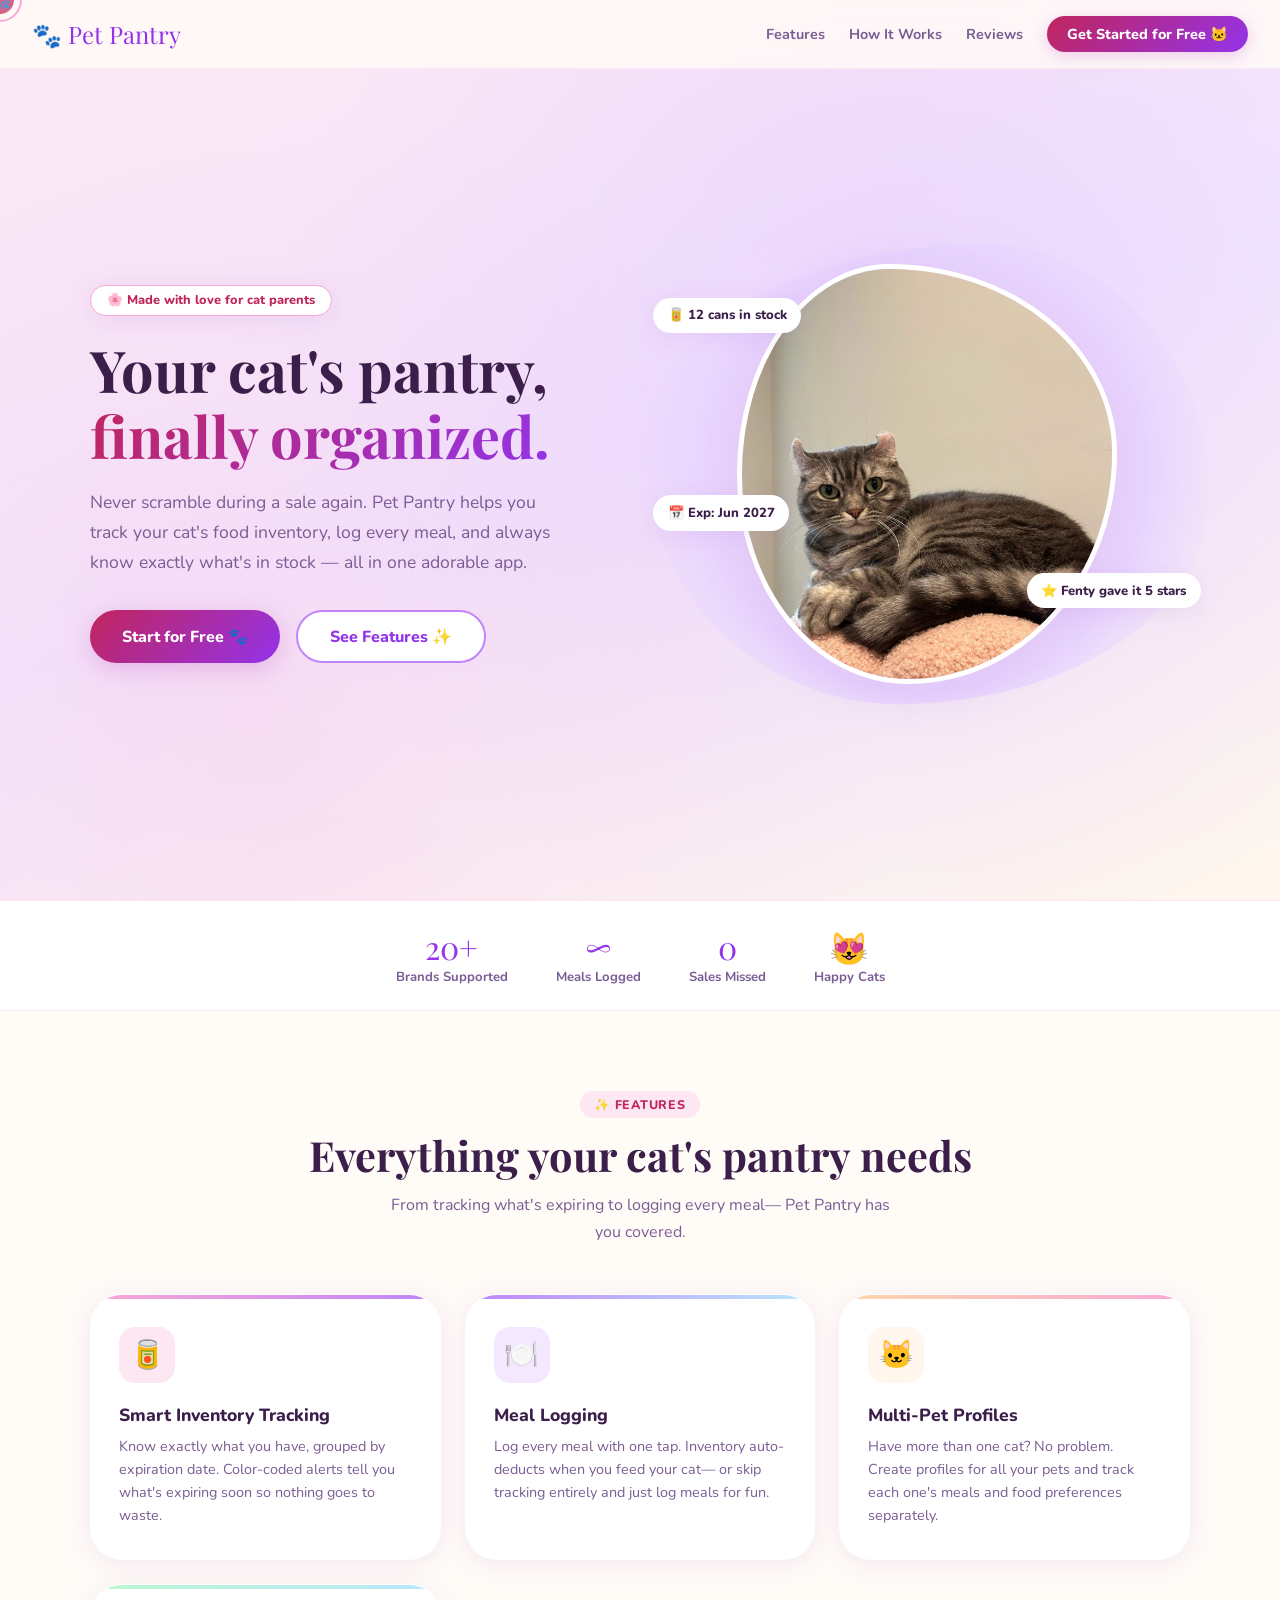
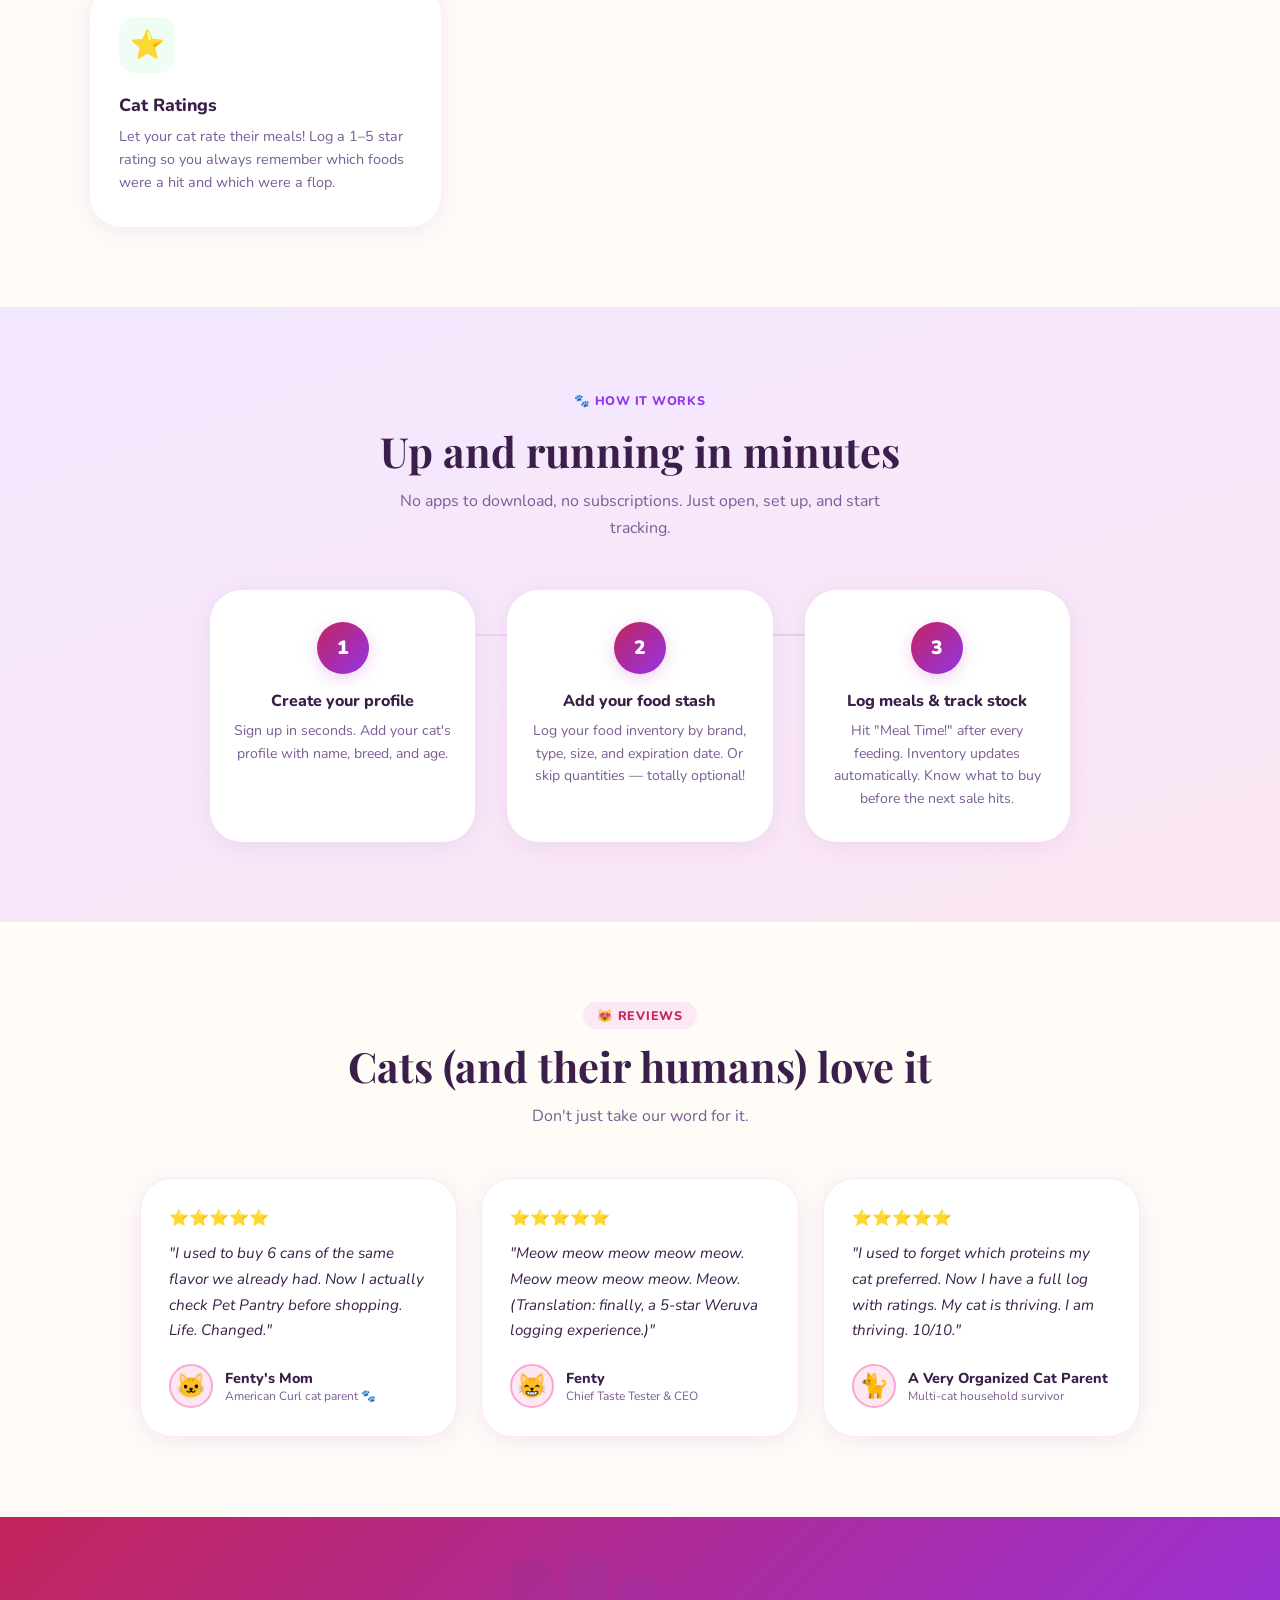
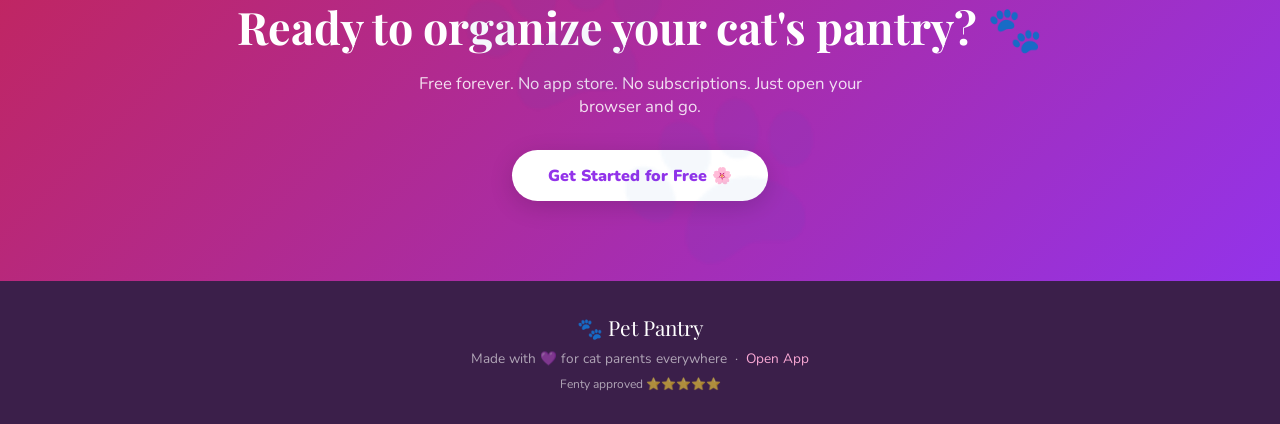
==== public/index.html @ d66fbab3 "Fix accessibility, performance, and one blocking bug from design audit - P0: "other" brand selection" ====
<!DOCTYPE html>
<html lang="en">
<head>
<meta charset="UTF-8"/>
<meta name="viewport" content="width=device-width, initial-scale=1.0"/>
<title>Pet Pantry – Never Run Out of Cat Food Again 🐾</title>
<link rel="preconnect" href="https://fonts.googleapis.com"/>
<link href="https://fonts.googleapis.com/css2?family=Nunito:wght@400;600;700;800;900&family=Playfair+Display:wght@700;900&display=swap" rel="stylesheet"/>
<style>
/* ═══════════════════════════════════════
   RESET & TOKENS
═══════════════════════════════════════ */
*, *::before, *::after { box-sizing: border-box; margin: 0; padding: 0; }

:root {
  --pink:       #f9a8d4;
  --pink-l:     #fce7f3;
  --pink-d:     #c2255c;
  --purple:     #c084fc;
  --purple-l:   #f3e8ff;
  --purple-d:   #9333ea;
  --lavender:   #e9d5ff;
  --peach:      #fed7aa;
  --peach-l:    #fff7ed;
  --mint:       #bbf7d0;
  --mint-l:     #f0fdf4;
  --sky:        #bae6fd;
  --yellow:     #fef08a;
  --cream:      #fffbf7;
  --text:       #3b1f4a;
  --text-muted: #7a5d94;
  --white:      #ffffff;
  --radius:     20px;
  --radius-lg:  32px;
  --shadow:     0 4px 24px rgba(160,100,200,.13);
  --shadow-lg:  0 8px 48px rgba(160,100,200,.18);
  --font-body:  'Nunito', sans-serif;
  --font-head:  'Playfair Display', serif;
  --transition: .25s cubic-bezier(.4,0,.2,1);
}

html { scroll-behavior: smooth; font-size: 16px; }
body {
  font-family: var(--font-body);
  background: var(--cream);
  color: var(--text);
  overflow-x: hidden;
}
/* Custom cursor only replaces the pointer once JS confirms a fine pointer
   is present and motion isn't reduced — see the cursor script below. If JS
   never runs, the native cursor stays visible instead of vanishing. */
body.custom-cursor-active,
body.custom-cursor-active .hamburger,
body.custom-cursor-active .btn-primary-lg,
body.custom-cursor-active .btn-ghost-lg,
body.custom-cursor-active .btn-white { cursor: none; }

/* ── Custom paw cursor ── */
.cursor {
  width: 28px; height: 28px;
  background: var(--pink-d);
  border-radius: 50%;
  position: fixed; top: 0; left: 0; z-index: 9999;
  pointer-events: none;
  transform: translate(-50%,-50%);
  transition: transform .12s ease, background .2s;
  opacity: .7;
  font-size: 18px; display: flex; align-items: center; justify-content: center;
}
.cursor-ring {
  width: 44px; height: 44px;
  border: 2px solid var(--pink);
  border-radius: 50%;
  position: fixed; top: 0; left: 0; z-index: 9998;
  pointer-events: none;
  transform: translate(-50%,-50%);
  transition: transform .22s ease;
}

/* ── Floating paws background ── */
.paw-bg {
  position: fixed; inset: 0; z-index: 0;
  pointer-events: none; overflow: hidden;
}
.paw-bg span {
  position: absolute;
  font-size: 1.5rem;
  opacity: .07;
  animation: floatPaw linear infinite;
  user-select: none;
}

@keyframes floatPaw {
  from { transform: translateY(110vh) rotate(0deg); opacity: .07; }
  to   { transform: translateY(-10vh) rotate(360deg); opacity: 0; }
}

/* ── Scroll fade-in ── */
.reveal {
  opacity: 0;
  transform: translateY(36px);
  transition: opacity .7s ease, transform .7s ease;
}
.reveal.visible {
  opacity: 1;
  transform: translateY(0);
}

/* ═══════════════════════════════════════
   NAV
═══════════════════════════════════════ */
nav {
  position: fixed; top: 0; left: 0; right: 0; z-index: 500;
  padding: 1rem 2rem;
  display: flex; align-items: center; justify-content: space-between;
  background: rgba(255,251,247,.85);
  backdrop-filter: blur(16px);
  border-bottom: 1px solid var(--pink-l);
  transition: box-shadow var(--transition);
}
nav.scrolled { box-shadow: var(--shadow); }
.nav-logo {
  font-family: var(--font-head);
  font-size: 1.5rem; color: var(--purple-d);
  text-decoration: none; display: flex; align-items: center; gap: .4rem;
}
.nav-links { display: flex; gap: 1.5rem; align-items: center; }
.nav-links a {
  font-weight: 700; font-size: .9rem; color: var(--text-muted);
  text-decoration: none; transition: color var(--transition);
}
.nav-links a:hover { color: var(--purple-d); }
.nav-cta {
  background: linear-gradient(135deg, var(--pink-d), var(--purple-d));
  color: #fff !important;
  padding: .5rem 1.25rem; border-radius: 99px;
  font-weight: 800 !important;
  box-shadow: 0 4px 16px rgba(200,100,200,.3);
  transition: transform var(--transition), box-shadow var(--transition) !important;
}
.nav-cta:hover { transform: translateY(-2px) !important; box-shadow: 0 6px 24px rgba(200,100,200,.4) !important; }

/* mobile nav */
.hamburger { display: none; background: none; border: none; font-size: 1.5rem; }
@media (max-width: 600px) {
  .nav-links { display: none; flex-direction: column; position: absolute;
    top: 100%; left: 0; right: 0; background: var(--cream);
    padding: 1.5rem 2rem; border-bottom: 1px solid var(--pink-l); gap: 1rem; }
  .nav-links.open { display: flex; }
  .hamburger { display: block; }
}

/* ═══════════════════════════════════════
   HERO
═══════════════════════════════════════ */
.hero {
  min-height: 100vh;
  display: flex; align-items: center;
  padding: 7rem 2rem 4rem;
  position: relative; z-index: 1;
  background: linear-gradient(160deg, var(--pink-l) 0%, var(--purple-l) 50%, var(--peach-l) 100%);
  overflow: hidden;
}
.hero::before {
  content: '';
  position: absolute; inset: 0;
  background: radial-gradient(circle at 70% 40%, rgba(192,132,252,.18) 0%, transparent 60%),
              radial-gradient(circle at 20% 80%, rgba(249,168,212,.22) 0%, transparent 50%);
  pointer-events: none;
}
.hero-inner {
  max-width: 1100px; margin: 0 auto; width: 100%;
  display: grid; grid-template-columns: 1fr 1fr; gap: 3rem; align-items: center;
}
@media (max-width: 768px) {
  .hero-inner { grid-template-columns: 1fr; text-align: center; }
  .hero-img-wrap { order: -1; }
}

.hero-badge {
  display: inline-flex; align-items: center; gap: .4rem;
  background: var(--white); border: 1.5px solid var(--pink);
  border-radius: 99px; padding: .35rem 1rem;
  font-size: .8rem; font-weight: 800; color: var(--pink-d);
  margin-bottom: 1.25rem;
  box-shadow: var(--shadow);
}
.hero h1 {
  font-family: var(--font-head);
  font-size: clamp(2.2rem, 5vw, 3.6rem);
  line-height: 1.15;
  color: var(--text);
  margin-bottom: 1.25rem;
}
.hero h1 .highlight {
  background: linear-gradient(135deg, var(--pink-d), var(--purple-d));
  -webkit-background-clip: text; -webkit-text-fill-color: transparent;
  background-clip: text;
}
.hero p {
  font-size: 1.1rem; color: var(--text-muted);
  line-height: 1.7; margin-bottom: 2rem; max-width: 460px;
}
@media (max-width: 768px) { .hero p { margin: 0 auto 2rem; } }

.hero-btns { display: flex; gap: 1rem; flex-wrap: wrap; }
@media (max-width: 768px) { .hero-btns { justify-content: center; } }

.btn-primary-lg {
  display: inline-flex; align-items: center; gap: .5rem;
  background: linear-gradient(135deg, var(--pink-d), var(--purple-d));
  color: #fff; font-weight: 800; font-size: 1rem;
  padding: .85rem 2rem; border-radius: 99px; border: none;
  box-shadow: 0 6px 24px rgba(200,100,200,.35);
  text-decoration: none;
  transition: transform var(--transition), box-shadow var(--transition);
}
.btn-primary-lg:hover { transform: translateY(-3px); box-shadow: 0 10px 32px rgba(200,100,200,.45); }

.btn-ghost-lg {
  display: inline-flex; align-items: center; gap: .5rem;
  background: var(--white); color: var(--purple-d);
  font-weight: 800; font-size: 1rem;
  padding: .85rem 2rem; border-radius: 99px;
  border: 2px solid var(--purple);
  text-decoration: none;
  transition: transform var(--transition), border-color var(--transition);
}
.btn-ghost-lg:hover { transform: translateY(-3px); border-color: var(--purple-d); }

/* hero image */
.hero-img-wrap {
  position: relative; display: flex; justify-content: center;
}
.hero-img-blob {
  position: absolute; inset: -20px;
  background: radial-gradient(circle, var(--pink-l) 0%, var(--lavender) 60%, transparent 80%);
  border-radius: 60% 40% 55% 45% / 45% 55% 45% 55%;
  animation: blobMorph 6s ease-in-out infinite alternate;
  z-index: 0;
}
@keyframes blobMorph {
  from { border-radius: 60% 40% 55% 45% / 45% 55% 45% 55%; }
  to   { border-radius: 45% 55% 40% 60% / 55% 45% 60% 40%; }
}
.hero-img {
  position: relative; z-index: 1;
  width: min(380px, 90vw); height: min(420px, 90vw);
  object-fit: cover; object-position: center top;
  border-radius: 40% 60% 55% 45% / 50% 45% 55% 50%;
  border: 5px solid var(--white);
  box-shadow: var(--shadow-lg);
  animation: floatImg 4s ease-in-out infinite alternate;
}
@keyframes floatImg {
  from { transform: translateY(0px) rotate(-1deg); }
  to   { transform: translateY(-14px) rotate(1deg); }
}

/* floating badges on hero image */
.hero-float {
  position: absolute; z-index: 2;
  background: var(--white); border-radius: var(--radius);
  padding: .55rem .9rem; box-shadow: var(--shadow);
  font-weight: 800; font-size: .82rem; color: var(--text);
  display: flex; align-items: center; gap: .4rem;
  animation: floatBadge 3s ease-in-out infinite alternate;
}
.hero-float.f1 { top: 8%; left: -2%; animation-delay: 0s; }
.hero-float.f2 { bottom: 18%; right: -2%; animation-delay: .8s; }
.hero-float.f3 { top: 55%; left: -2%; animation-delay: 1.4s; }
@keyframes floatBadge {
  from { transform: translateY(0); }
  to   { transform: translateY(-8px); }
}
@media (max-width: 768px) {
  .hero-float.f1 { left: 0; top: 0; }
  .hero-float.f2 { right: 0; bottom: 10%; }
  .hero-float.f3 { display: none; }
}

/* ── Stat strip ── */
.stat-strip {
  background: var(--white);
  border-top: 1px solid var(--pink-l);
  border-bottom: 1px solid var(--pink-l);
  padding: 1.5rem 2rem;
  display: flex; justify-content: center; gap: 3rem; flex-wrap: wrap;
  position: relative; z-index: 1;
}
.stat-item { text-align: center; }
.stat-item .sv { font-family: var(--font-head); font-size: 2rem; color: var(--purple-d); }
.stat-item .sl { font-size: .82rem; font-weight: 700; color: var(--text-muted); }

/* ═══════════════════════════════════════
   FEATURES
═══════════════════════════════════════ */
.section {
  padding: 5rem 2rem;
  position: relative; z-index: 1;
}
.section-tag {
  display: inline-block;
  background: var(--pink-l); color: var(--pink-d);
  border-radius: 99px; padding: .3rem .9rem;
  font-size: .78rem; font-weight: 800;
  letter-spacing: .06em; text-transform: uppercase;
  margin-bottom: .75rem;
}
.section-title {
  font-family: var(--font-head);
  font-size: clamp(1.8rem, 4vw, 2.6rem);
  margin-bottom: .75rem; line-height: 1.2;
}
.section-sub {
  font-size: 1rem; color: var(--text-muted);
  max-width: 520px; line-height: 1.7;
}
.center { text-align: center; }
.center .section-sub { margin: 0 auto; }

.features-grid {
  max-width: 1100px; margin: 3rem auto 0;
  display: grid; grid-template-columns: repeat(auto-fit, minmax(260px, 1fr));
  gap: 1.5rem;
}
.feat-card {
  background: var(--white);
  border-radius: var(--radius-lg);
  padding: 2rem 1.75rem;
  box-shadow: var(--shadow);
  border: 1.5px solid transparent;
  transition: transform var(--transition), border-color var(--transition), box-shadow var(--transition);
  position: relative; overflow: hidden;
}
.feat-card::before {
  content: '';
  position: absolute; top: 0; left: 0; right: 0; height: 4px;
  border-radius: var(--radius-lg) var(--radius-lg) 0 0;
}
.feat-card.c1::before { background: linear-gradient(90deg, var(--pink), var(--purple)); }
.feat-card.c2::before { background: linear-gradient(90deg, var(--purple), var(--sky)); }
.feat-card.c3::before { background: linear-gradient(90deg, var(--peach), var(--pink)); }
.feat-card.c4::before { background: linear-gradient(90deg, var(--mint), var(--sky)); }
.feat-card:hover {
  transform: translateY(-6px);
  border-color: var(--pink);
  box-shadow: var(--shadow-lg);
}
.feat-icon {
  width: 56px; height: 56px; border-radius: 16px;
  display: flex; align-items: center; justify-content: center;
  font-size: 1.75rem; margin-bottom: 1.25rem;
}
.feat-card.c1 .feat-icon { background: var(--pink-l); }
.feat-card.c2 .feat-icon { background: var(--purple-l); }
.feat-card.c3 .feat-icon { background: var(--peach-l); }
.feat-card.c4 .feat-icon { background: var(--mint-l); }
.feat-card h3 { font-size: 1.1rem; font-weight: 800; margin-bottom: .5rem; }
.feat-card p  { font-size: .9rem; color: var(--text-muted); line-height: 1.6; }

/* ═══════════════════════════════════════
   HOW IT WORKS
═══════════════════════════════════════ */
.how-section {
  padding: 5rem 2rem;
  background: linear-gradient(160deg, var(--purple-l), var(--pink-l));
  position: relative; z-index: 1;
}
.steps {
  max-width: 860px; margin: 3rem auto 0;
  display: grid; grid-template-columns: repeat(auto-fit, minmax(220px, 1fr));
  gap: 2rem; position: relative;
}
.steps::before {
  content: '';
  position: absolute; top: 44px; left: 15%; right: 15%; height: 2px;
  background: linear-gradient(90deg, var(--pink), var(--purple));
  opacity: .3;
}
@media (max-width: 600px) { .steps::before { display: none; } }

.step {
  text-align: center;
  background: var(--white);
  border-radius: var(--radius-lg);
  padding: 2rem 1.5rem;
  box-shadow: var(--shadow);
  transition: transform var(--transition);
}
.step:hover { transform: translateY(-4px); }
.step-num {
  width: 52px; height: 52px; border-radius: 50%;
  background: linear-gradient(135deg, var(--pink-d), var(--purple-d));
  color: #fff; font-weight: 900; font-size: 1.2rem;
  display: flex; align-items: center; justify-content: center;
  margin: 0 auto 1rem;
  box-shadow: 0 4px 16px rgba(200,100,200,.3);
}
.step h3 { font-size: 1rem; font-weight: 800; margin-bottom: .5rem; }
.step p  { font-size: .88rem; color: var(--text-muted); line-height: 1.6; }

/* ═══════════════════════════════════════
   TESTIMONIALS (from cats 😂)
═══════════════════════════════════════ */
.testi-section {
  padding: 5rem 2rem;
  position: relative; z-index: 1;
}
.testi-grid {
  max-width: 1000px; margin: 3rem auto 0;
  display: grid; grid-template-columns: repeat(auto-fit, minmax(280px, 1fr));
  gap: 1.5rem;
}
.testi-card {
  background: var(--white);
  border-radius: var(--radius-lg);
  padding: 1.75rem;
  box-shadow: var(--shadow);
  border: 1.5px solid var(--pink-l);
  transition: transform var(--transition);
}
.testi-card:hover { transform: translateY(-4px); }
.testi-stars { font-size: 1rem; margin-bottom: .75rem; color: #b45309; }
.testi-quote {
  font-size: .95rem; color: var(--text); line-height: 1.7;
  margin-bottom: 1.25rem; font-style: italic;
}
.testi-author {
  display: flex; align-items: center; gap: .75rem;
}
.testi-avatar {
  width: 44px; height: 44px; border-radius: 50%;
  background: var(--pink-l); font-size: 1.5rem;
  display: flex; align-items: center; justify-content: center;
  border: 2px solid var(--pink);
}
.testi-author h3 { font-size: .9rem; font-weight: 800; }
.testi-author p  { font-size: .75rem; color: var(--text-muted); }

/* ═══════════════════════════════════════
   CTA SECTION
═══════════════════════════════════════ */
.cta-section {
  padding: 5rem 2rem;
  background: linear-gradient(135deg, var(--pink-d), var(--purple-d));
  text-align: center; position: relative; z-index: 1; overflow: hidden;
}
.cta-section::before {
  content: '🐾';
  position: absolute; font-size: 20rem; opacity: .04;
  top: 50%; left: 50%; transform: translate(-50%,-50%);
  pointer-events: none; user-select: none;
}
.cta-section h2 {
  font-family: var(--font-head);
  font-size: clamp(1.8rem, 4vw, 2.8rem);
  color: #fff; margin-bottom: 1rem;
}
.cta-section p {
  color: rgba(255,255,255,.85); font-size: 1.05rem;
  margin-bottom: 2rem; max-width: 480px; margin-left: auto; margin-right: auto;
}
.btn-white {
  display: inline-flex; align-items: center; gap: .5rem;
  background: #fff; color: var(--purple-d);
  font-weight: 900; font-size: 1rem;
  padding: .9rem 2.25rem; border-radius: 99px;
  text-decoration: none; box-shadow: 0 6px 24px rgba(0,0,0,.15);
  transition: transform var(--transition), box-shadow var(--transition);
}
.btn-white:hover { transform: translateY(-3px); box-shadow: 0 10px 32px rgba(0,0,0,.2); }

/* ═══════════════════════════════════════
   FOOTER
═══════════════════════════════════════ */
footer {
  background: var(--text); color: rgba(255,255,255,.6);
  padding: 2rem; text-align: center;
  font-size: .85rem; position: relative; z-index: 1;
}
footer a { color: var(--pink); text-decoration: none; }
footer .footer-logo {
  font-family: var(--font-head); font-size: 1.3rem;
  color: #fff; margin-bottom: .5rem; display: block;
}

/* ═══════════════════════════════════════
   RESPONSIVE TWEAKS
═══════════════════════════════════════ */
@media (max-width: 768px) {
  .stat-strip { gap: 1.5rem; }
  .hero { padding: 6rem 1.25rem 3rem; }
  .section { padding: 3.5rem 1.25rem; }
  .how-section { padding: 3.5rem 1.25rem; }
  .testi-section { padding: 3.5rem 1.25rem; }
  .cta-section { padding: 3.5rem 1.25rem; }
}

/* ═══════════════════════════════════════
   REDUCED MOTION
═══════════════════════════════════════ */
@media (prefers-reduced-motion: reduce) {
  .cursor, .cursor-ring { display: none !important; }
  .paw-bg { display: none !important; }
  .hero-img-blob, .hero-img, .hero-float, .step, .feat-card, .testi-card,
  .nav-cta, .btn-primary-lg, .btn-ghost-lg, .btn-white {
    animation: none !important; transition: none !important;
  }
  .reveal { opacity: 1 !important; transform: none !important; transition: none !important; }
}
</style>
</head>
<body>

<!-- Custom cursor -->
<div class="cursor" id="cursor">🐾</div>
<div class="cursor-ring" id="cursorRing"></div>

<!-- Floating paws bg -->
<div class="paw-bg" id="pawBg"></div>

<!-- ══ NAV ══════════════════════════════════ -->
<nav id="mainNav">
  <a class="nav-logo" href="#">🐾 Pet Pantry</a>
  <button class="hamburger" onclick="toggleMenu()" aria-label="Menu" aria-expanded="false" aria-controls="navLinks">☰</button>
  <div class="nav-links" id="navLinks">
    <a href="#features">Features</a>
    <a href="#how">How It Works</a>
    <a href="#testimonials">Reviews</a>
<a href="app.html" class="nav-cta">Get Started for Free 🐱</a>  </div>
</nav>

<main>
<!-- ══ HERO ══════════════════════════════════ -->
<section class="hero">
  <div class="hero-inner">
    <div class="hero-text reveal">
      <div class="hero-badge">🌸 Made with love for cat parents</div>
      <h1>Your cat's pantry,<br/><span class="highlight">finally organized.</span></h1>
      <p>Never scramble during a sale again. Pet Pantry helps you track your cat's food inventory, log every meal, and always know exactly what's in stock — all in one adorable app.</p>
      <div class="hero-btns">
<a href="app.html" class="btn-primary-lg">Start for Free 🐾</a>        <a href="#features" class="btn-ghost-lg">See Features ✨</a>
      </div>
    </div>
    <div class="hero-img-wrap reveal">
      <div class="hero-img-blob"></div>
      <img src="fenty.jpg" alt="Fenty the cat, Pet Pantry mascot" class="hero-img" width="675" height="900" loading="eager"/>
      <div class="hero-float f1">🥫 12 cans in stock</div>
      <div class="hero-float f2">⭐ Fenty gave it 5 stars</div>
      <div class="hero-float f3">📅 Exp: Jun 2027</div>
    </div>
  </div>
</section>

<!-- ══ STAT STRIP ══════════════════════════ -->
<div class="stat-strip reveal">
  <div class="stat-item"><div class="sv">20+</div><div class="sl">Brands Supported</div></div>
  <div class="stat-item"><div class="sv">∞</div><div class="sl">Meals Logged</div></div>
  <div class="stat-item"><div class="sv">0</div><div class="sl">Sales Missed</div></div>
  <div class="stat-item"><div class="sv">😻</div><div class="sl">Happy Cats</div></div>
</div>

<!-- ══ FEATURES ═══════════════════════════ -->
<section class="section" id="features">
  <div class="center reveal">
    <div class="section-tag">✨ Features</div>
    <h2 class="section-title">Everything your cat's pantry needs</h2>
    <p class="section-sub">From tracking what's expiring to logging every meal— Pet Pantry has you covered.</p>
  </div>
  <div class="features-grid">
    <div class="feat-card c1 reveal">
      <div class="feat-icon">🥫</div>
      <h3>Smart Inventory Tracking</h3>
      <p>Know exactly what you have, grouped by expiration date. Color-coded alerts tell you what's expiring soon so nothing goes to waste.</p>
    </div>
    <div class="feat-card c2 reveal">
      <div class="feat-icon">🍽️</div>
      <h3>Meal Logging</h3>
      <p>Log every meal with one tap. Inventory auto-deducts when you feed your cat— or skip tracking entirely and just log meals for fun.</p>
    </div>
    <div class="feat-card c3 reveal">
      <div class="feat-icon">🐱</div>
      <h3>Multi-Pet Profiles</h3>
      <p>Have more than one cat? No problem. Create profiles for all your pets and track each one's meals and food preferences separately.</p>
    </div>
    <div class="feat-card c4 reveal">
      <div class="feat-icon">⭐</div>
      <h3>Cat Ratings</h3>
      <p>Let your cat rate their meals! Log a 1–5 star rating so you always remember which foods were a hit and which were a flop.</p>
    </div>
  </div>
</section>

<!-- ══ HOW IT WORKS ═══════════════════════ -->
<section class="how-section" id="how">
  <div class="center reveal">
    <div class="section-tag" style="background:var(--purple-l);color:var(--purple-d)">🐾 How It Works</div>
    <h2 class="section-title">Up and running in minutes</h2>
    <p class="section-sub">No apps to download, no subscriptions. Just open, set up, and start tracking.</p>
  </div>
  <div class="steps">
    <div class="step reveal">
      <div class="step-num">1</div>
      <h3>Create your profile</h3>
      <p>Sign up in seconds. Add your cat's profile with name, breed, and age.</p>
    </div>
    <div class="step reveal">
      <div class="step-num">2</div>
      <h3>Add your food stash</h3>
      <p>Log your food inventory by brand, type, size, and expiration date. Or skip quantities — totally optional!</p>
    </div>
    <div class="step reveal">
      <div class="step-num">3</div>
      <h3>Log meals & track stock</h3>
      <p>Hit "Meal Time!" after every feeding. Inventory updates automatically. Know what to buy before the next sale hits.</p>
    </div>
  </div>
</section>

<!-- ══ TESTIMONIALS ═══════════════════════ -->
<section class="testi-section" id="testimonials">
  <div class="center reveal">
    <div class="section-tag">😻 Reviews</div>
    <h2 class="section-title">Cats (and their humans) love it</h2>
    <p class="section-sub">Don't just take our word for it.</p>
  </div>
  <div class="testi-grid">
    <div class="testi-card reveal">
      <div class="testi-stars">⭐⭐⭐⭐⭐</div>
      <p class="testi-quote">"I used to buy 6 cans of the same flavor we already had. Now I actually check Pet Pantry before shopping. Life. Changed."</p>
      <div class="testi-author">
        <div class="testi-avatar">🐱</div>
        <div><h3>Fenty's Mom</h3><p>American Curl cat parent 🐾</p></div>
      </div>
    </div>
    <div class="testi-card reveal">
      <div class="testi-stars">⭐⭐⭐⭐⭐</div>
      <p class="testi-quote">"Meow meow meow meow meow. Meow meow meow meow. Meow. (Translation: finally, a 5-star Weruva logging experience.)"</p>
      <div class="testi-author">
        <div class="testi-avatar">😸</div>
        <div><h3>Fenty</h3><p>Chief Taste Tester & CEO</p></div>
      </div>
    </div>
    <div class="testi-card reveal">
      <div class="testi-stars">⭐⭐⭐⭐⭐</div>
      <p class="testi-quote">"I used to forget which proteins my cat preferred. Now I have a full log with ratings. My cat is thriving. I am thriving. 10/10."</p>
      <div class="testi-author">
        <div class="testi-avatar">🐈</div>
        <div><h3>A Very Organized Cat Parent</h3><p>Multi-cat household survivor</p></div>
      </div>
    </div>
  </div>
</section>

<!-- ══ CTA ════════════════════════════════ -->
<section class="cta-section reveal">
  <h2>Ready to organize your cat's pantry? 🐾</h2>
  <p>Free forever. No app store. No subscriptions. Just open your browser and go.</p>
<a href="app.html" class="btn-white">Get Started for Free 🌸</a></section>
</main>

<!-- ══ FOOTER ═════════════════════════════ -->
<footer>
  <span class="footer-logo">🐾 Pet Pantry</span>
  <p>Made with 💜 for cat parents everywhere &nbsp;·&nbsp; <a href="app.html">Open App</a></p>
  <p style="margin-top:.5rem;font-size:.75rem">Fenty approved ⭐⭐⭐⭐⭐</p>
</footer>

<script>
// ── Custom cursor (skip on touch devices and for reduced-motion users;
//    the native cursor stays visible unless this actually runs) ──
if (window.matchMedia('(pointer: fine)').matches &&
    !window.matchMedia('(prefers-reduced-motion: reduce)').matches) {
  document.body.classList.add('custom-cursor-active');
  const cursor     = document.getElementById('cursor');
  const cursorRing = document.getElementById('cursorRing');
  document.addEventListener('mousemove', e => {
    cursor.style.left     = e.clientX + 'px';
    cursor.style.top      = e.clientY + 'px';
    cursorRing.style.left = e.clientX + 'px';
    cursorRing.style.top  = e.clientY + 'px';
  });
} else {
  document.getElementById('cursor').style.display = 'none';
  document.getElementById('cursorRing').style.display = 'none';
}

// ── Floating paws (skip for reduced-motion users) ───
if (!window.matchMedia('(prefers-reduced-motion: reduce)').matches) {
  const pawBg = document.getElementById('pawBg');
  const paws  = ['🐾','🐾','🌸','✨','🐾','💜','🐾'];
  for (let i = 0; i < 18; i++) {
    const s = document.createElement('span');
    s.textContent = paws[i % paws.length];
    s.style.cssText = `
      left: ${Math.random()*100}%;
      animation-duration: ${8 + Math.random()*12}s;
      animation-delay: ${-Math.random()*15}s;
      font-size: ${1 + Math.random()*1.5}rem;
    `;
    pawBg.appendChild(s);
  }
}

// ── Scroll reveal ──────────────────────────────────
const observer = new IntersectionObserver(entries => {
  entries.forEach(e => { if (e.isIntersecting) e.target.classList.add('visible'); });
}, { threshold: 0.12 });
document.querySelectorAll('.reveal').forEach(el => observer.observe(el));
// Fallback: never leave content stuck invisible if the observer doesn't fire.
setTimeout(() => {
  document.querySelectorAll('.reveal:not(.visible)').forEach(el => el.classList.add('visible'));
}, 3000);

// ── Nav scroll shadow ──────────────────────────────
window.addEventListener('scroll', () => {
  document.getElementById('mainNav').classList.toggle('scrolled', window.scrollY > 20);
});

// ── Mobile menu ────────────────────────────────────
function toggleMenu() {
  const open = document.getElementById('navLinks').classList.toggle('open');
  document.querySelector('.hamburger').setAttribute('aria-expanded', String(open));
}
</script>
</body>
</html>
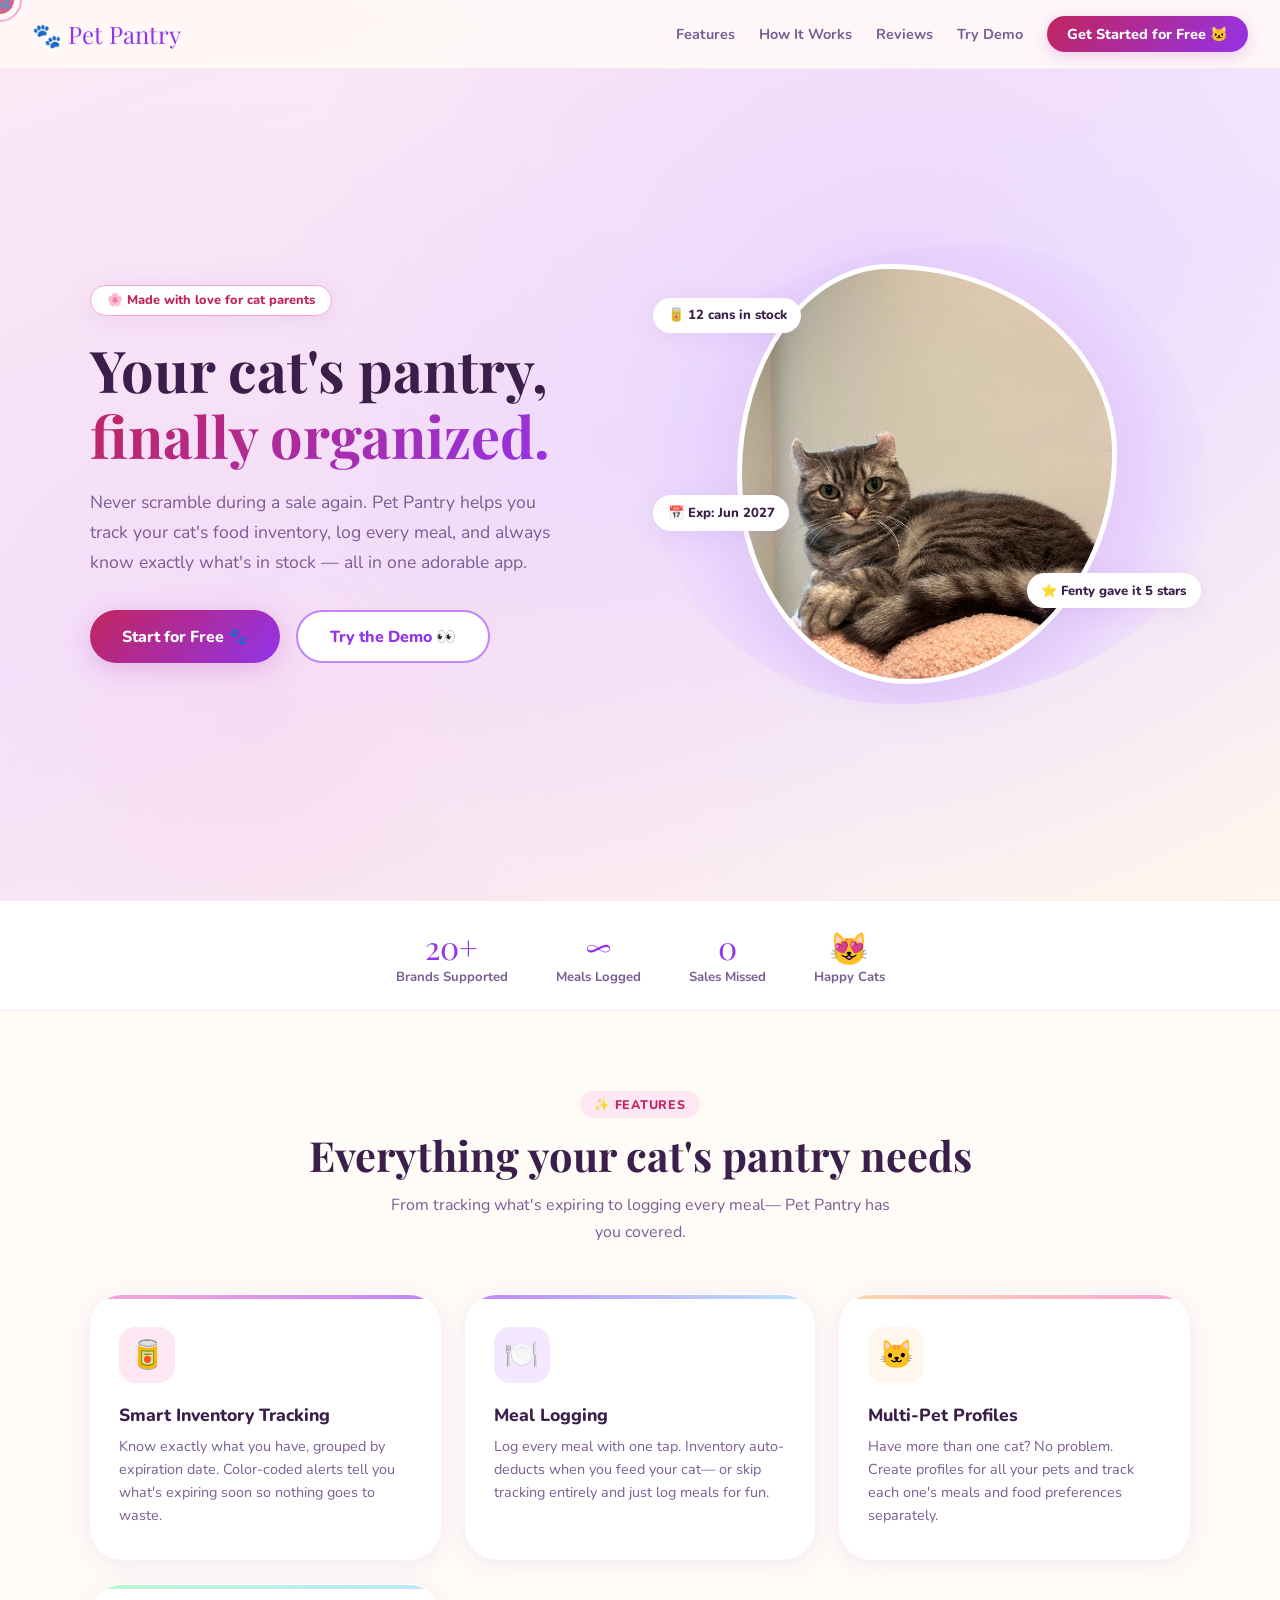
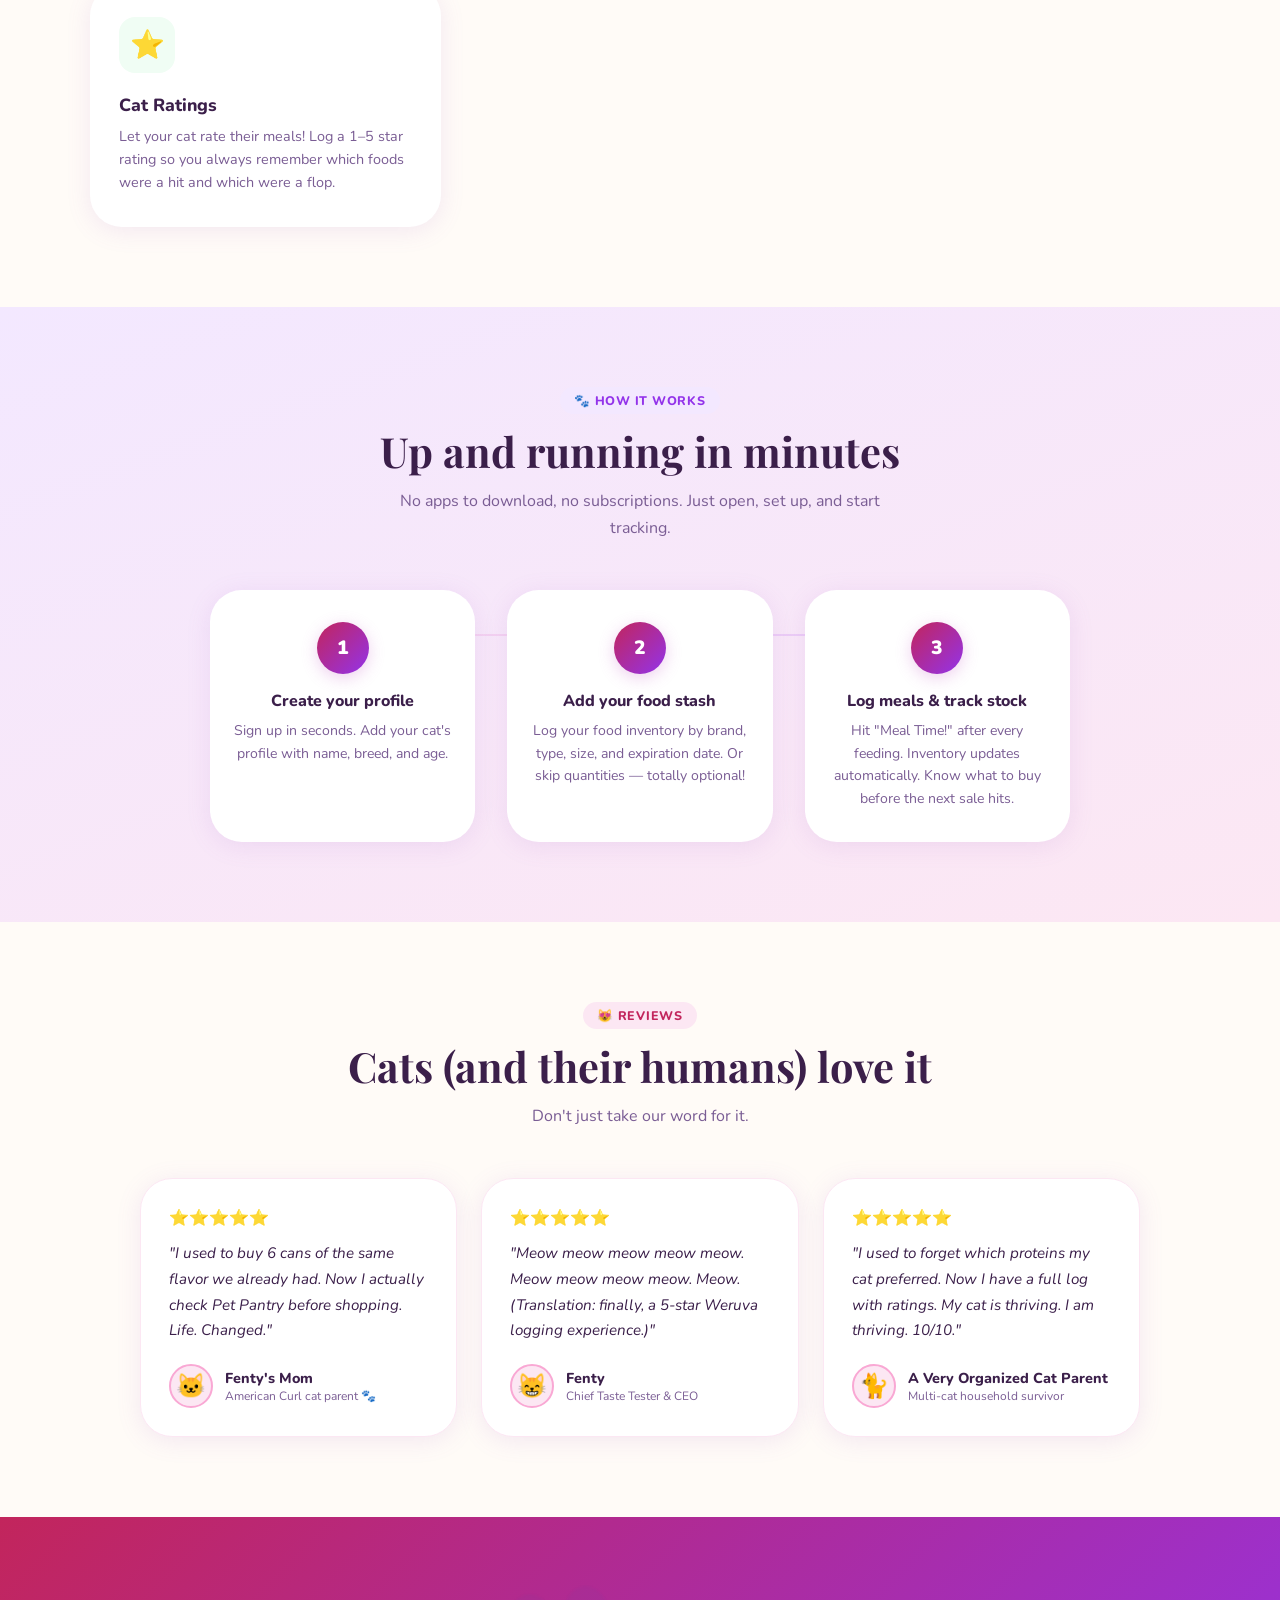
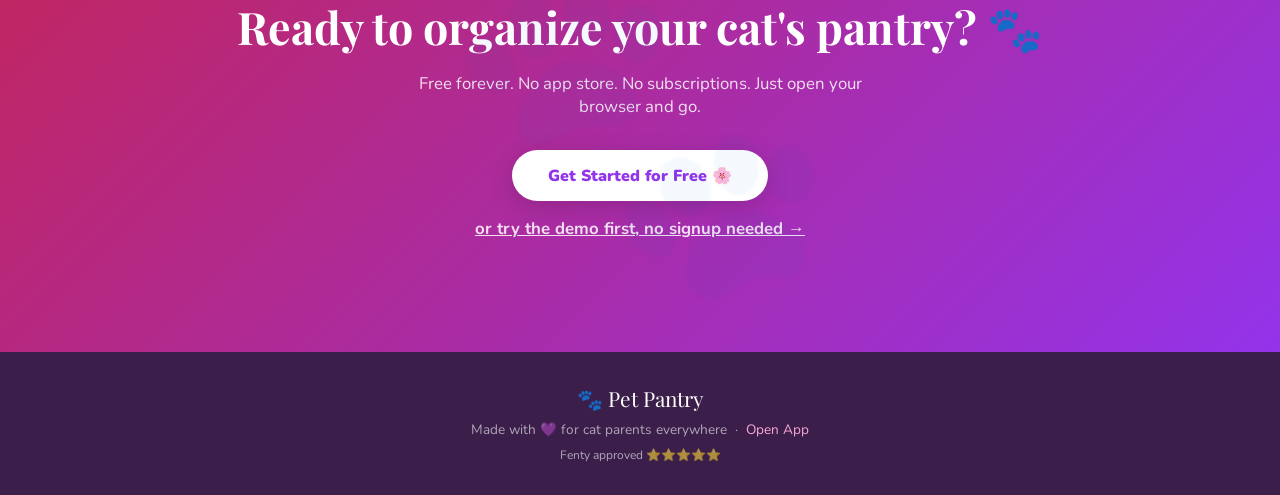
==== commit b496ca86: "Add demo mode with a shareable /demo entry point Lets visitors click into a fully working copy of th" ====
--- a/public/index.html
+++ b/public/index.html
@@ -528,6 +528,7 @@
     <a href="#features">Features</a>
     <a href="#how">How It Works</a>
     <a href="#testimonials">Reviews</a>
+    <a href="demo/" id="navDemoLink">Try Demo</a>
 <a href="app.html" class="nav-cta">Get Started for Free 🐱</a>  </div>
 </nav>
 
@@ -540,7 +541,7 @@
       <h1>Your cat's pantry,<br/><span class="highlight">finally organized.</span></h1>
       <p>Never scramble during a sale again. Pet Pantry helps you track your cat's food inventory, log every meal, and always know exactly what's in stock — all in one adorable app.</p>
       <div class="hero-btns">
-<a href="app.html" class="btn-primary-lg">Start for Free 🐾</a>        <a href="#features" class="btn-ghost-lg">See Features ✨</a>
+<a href="app.html" class="btn-primary-lg">Start for Free 🐾</a>        <a href="demo/" class="btn-ghost-lg" id="heroDemoLink">Try the Demo 👀</a>
       </div>
     </div>
     <div class="hero-img-wrap reveal">
@@ -657,7 +658,9 @@
 <section class="cta-section reveal">
   <h2>Ready to organize your cat's pantry? 🐾</h2>
   <p>Free forever. No app store. No subscriptions. Just open your browser and go.</p>
-<a href="app.html" class="btn-white">Get Started for Free 🌸</a></section>
+<a href="app.html" class="btn-white">Get Started for Free 🌸</a>
+  <p style="margin-top:1rem"><a href="demo/" style="color:rgba(255,255,255,.85);font-weight:700;text-decoration:underline">or try the demo first, no signup needed →</a></p>
+</section>
 </main>
 
 <!-- ══ FOOTER ═════════════════════════════ -->
@@ -723,6 +726,13 @@
   const open = document.getElementById('navLinks').classList.toggle('open');
   document.querySelector('.hamburger').setAttribute('aria-expanded', String(open));
 }
+
+// ── Demo mode ────────────────────────────────────
+// Entering demo happens at /demo (public/demo/index.html), which sets
+// this same key app.js checks everywhere. Just reflect the state here.
+if (localStorage.getItem('pp_demo_mode') === '1') {
+  document.querySelectorAll('#navDemoLink, #heroDemoLink').forEach(el => { el.textContent = 'Continue Demo →'; });
+}
 </script>
 </body>
 </html>
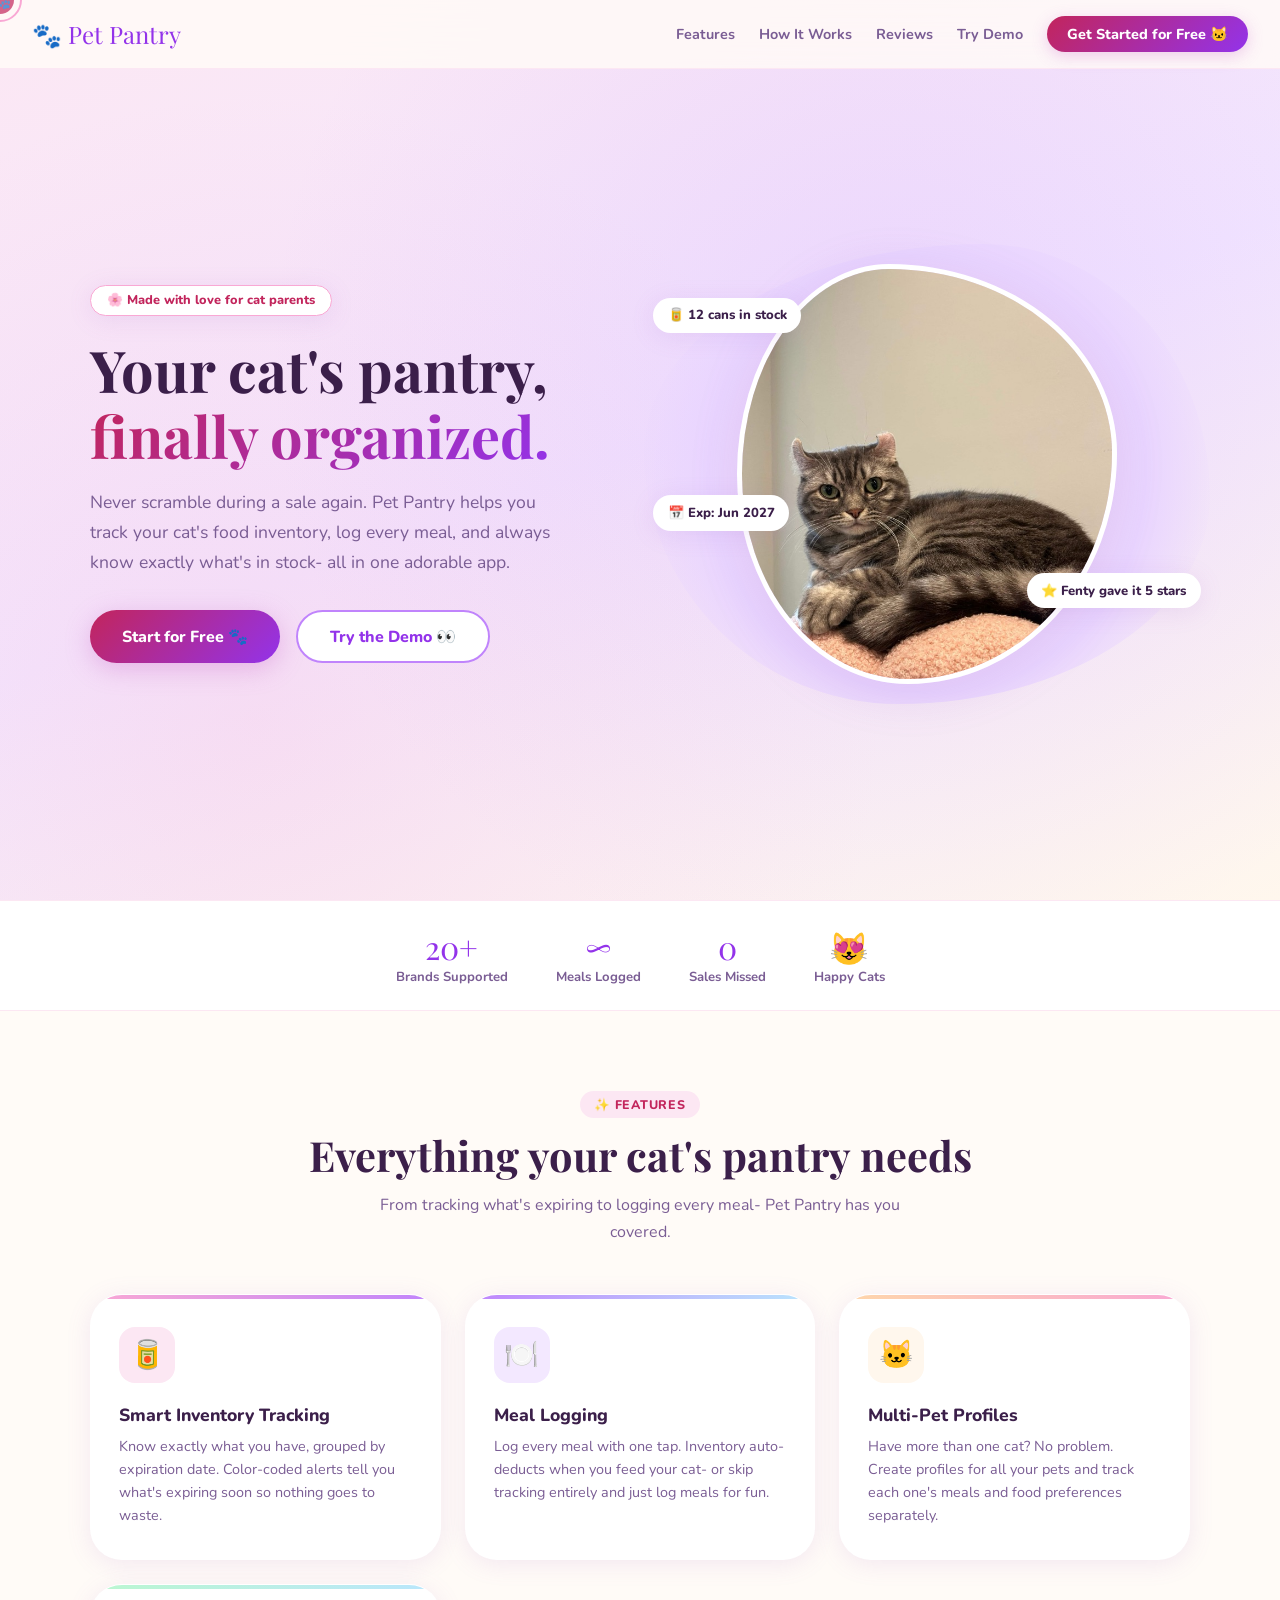
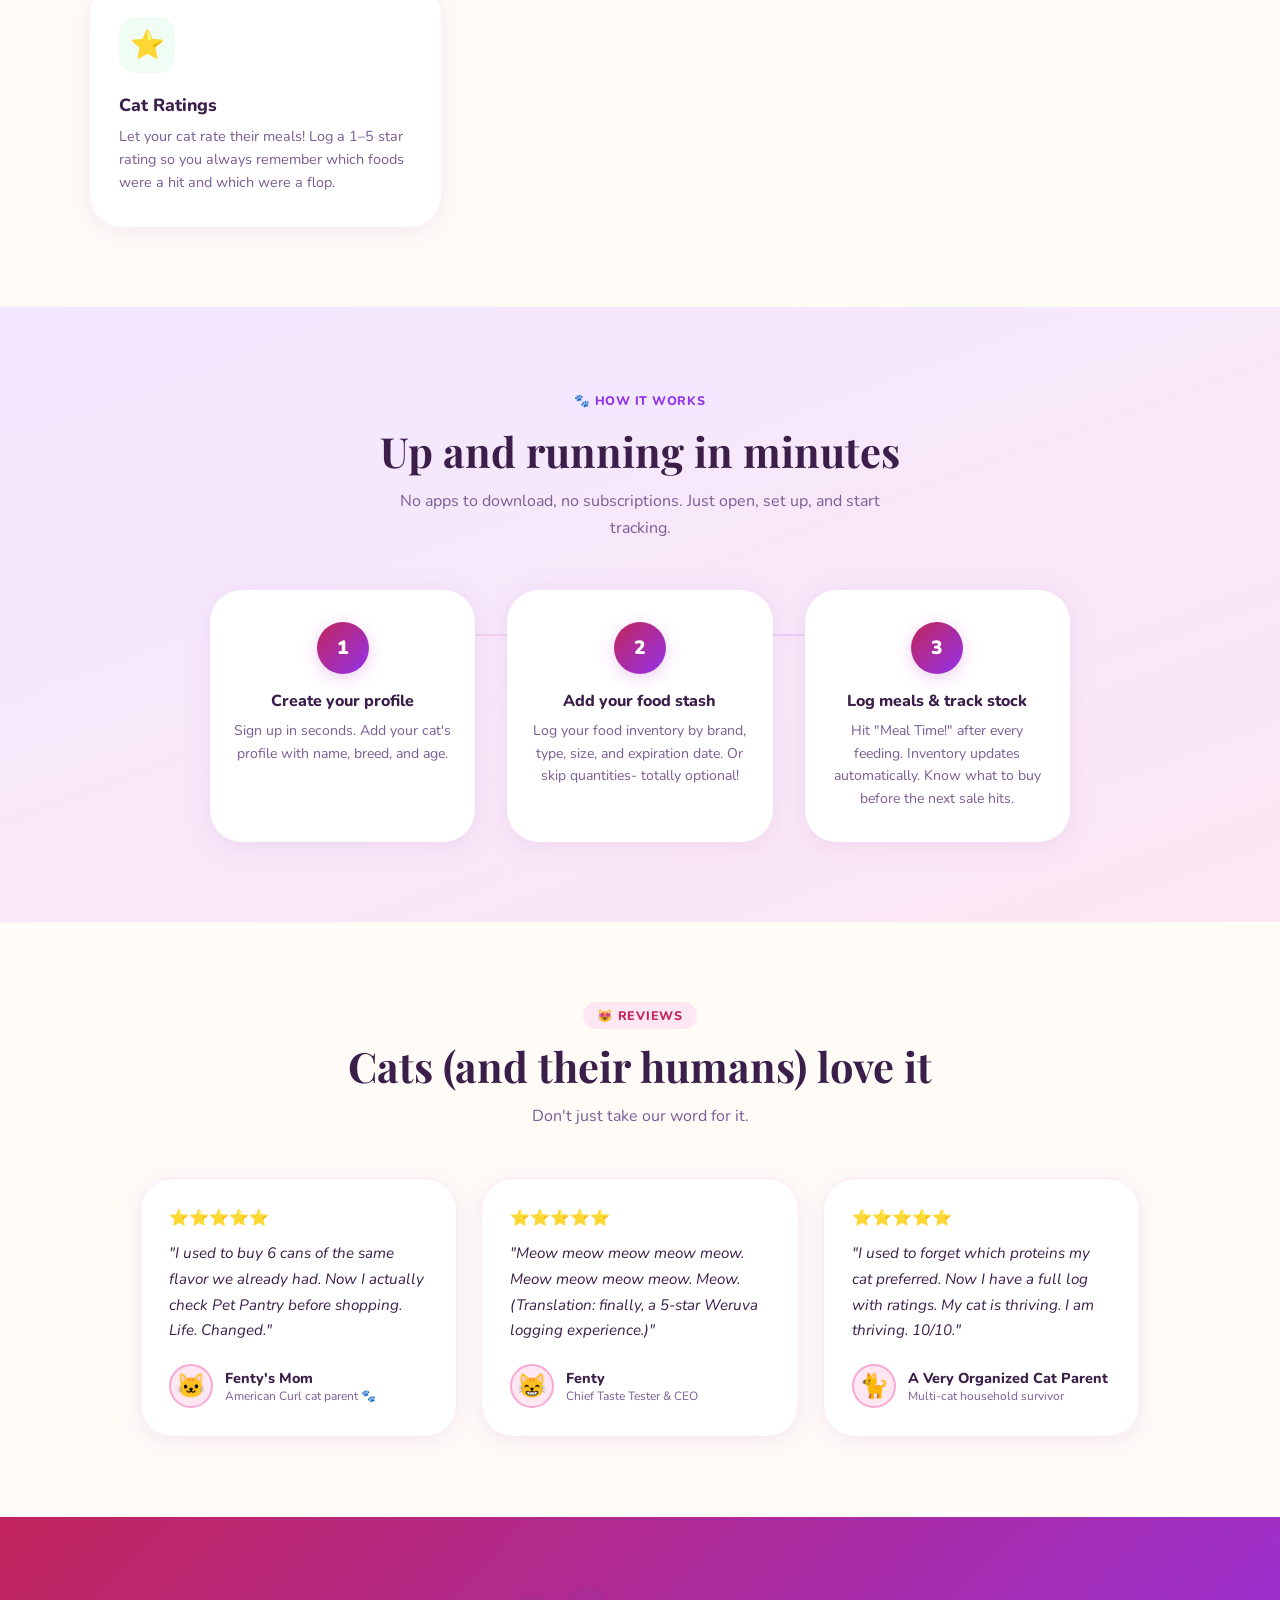
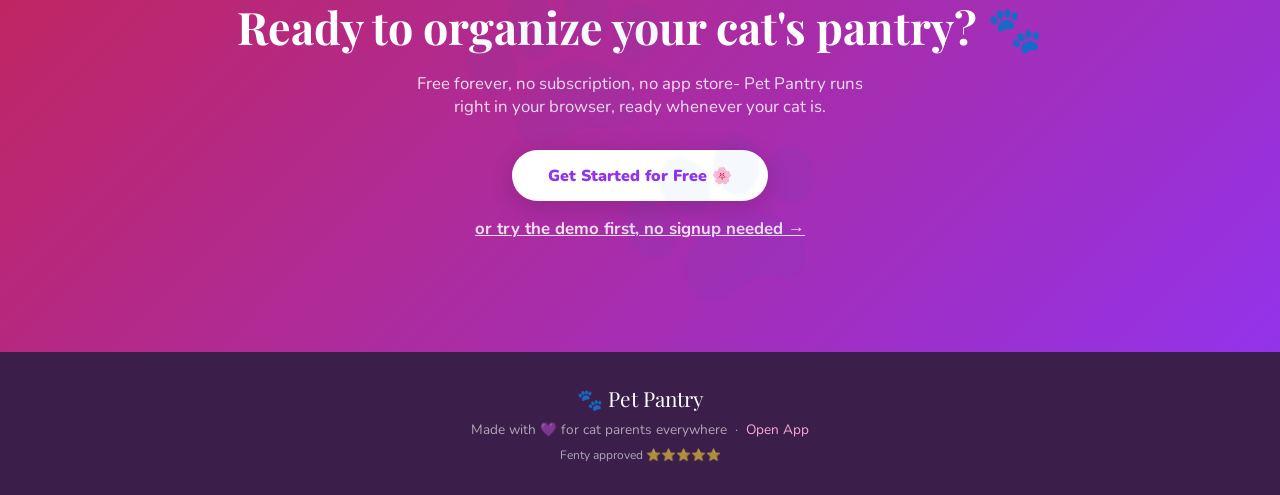
==== commit 9c6ada4b: "Drop em dashes project-wide, and rework the closing CTA line Two copy changes, shipped together.  EM" ====
--- a/public/index.html
+++ b/public/index.html
@@ -47,7 +47,7 @@
   overflow-x: hidden;
 }
 /* Custom cursor only replaces the pointer once JS confirms a fine pointer
-   is present and motion isn't reduced — see the cursor script below. If JS
+   is present and motion isn't reduced- see the cursor script below. If JS
    never runs, the native cursor stays visible instead of vanishing. */
 body.custom-cursor-active,
 body.custom-cursor-active .hamburger,
@@ -509,7 +509,69 @@
   }
   .reveal { opacity: 1 !important; transform: none !important; transition: none !important; }
 }
+/* ---------- iOS install hint ---------- */
+/* Sits above the fold's floating decorations but below the nav. Anchored to
+   the bottom because that is where Safari's Share button it refers to lives. */
+.ios-install {
+  position: fixed;
+  left: 1rem; right: 1rem; bottom: 1rem;
+  z-index: 200;
+  display: flex;
+  align-items: center;
+  gap: .75rem;
+  padding: .85rem .6rem .85rem 1rem;
+  background: var(--white);
+  border: 2px solid var(--lavender);
+  border-radius: var(--radius);
+  box-shadow: var(--shadow-lg);
+  opacity: 0;
+  transform: translateY(12px);
+  transition: opacity var(--transition), transform var(--transition);
+}
+.ios-install.is-in { opacity: 1; transform: none; }
+.ios-install-icon { font-size: 1.5rem; line-height: 1; flex-shrink: 0; }
+.ios-install-text {
+  font-size: .88rem;
+  line-height: 1.45;
+  color: var(--text);
+  font-family: var(--font-body);
+}
+.ios-install-text strong { display: block; font-weight: 800; }
+.ios-install-share { vertical-align: -.2em; margin: 0 .28em; }
+.ios-install-close {
+  margin-left: auto;
+  flex-shrink: 0;
+  width: 44px; height: 44px;      /* full touch target, per the a11y pass */
+  display: grid; place-items: center;
+  border: 0;
+  border-radius: 50%;
+  background: transparent;
+  color: var(--text-muted);
+  font-size: 1.6rem;
+  line-height: 1;
+  transition: background var(--transition), color var(--transition);
+}
+.ios-install-close:hover { background: var(--purple-l); color: var(--text); }
+.ios-install-close:focus-visible {
+  outline: 3px solid var(--purple-d);
+  outline-offset: 2px;
+  color: var(--text);
+}
+@media (min-width: 560px) {
+  .ios-install { left: auto; right: 1.5rem; max-width: 23rem; }
+}
+@media (prefers-reduced-motion: reduce) {
+  .ios-install { transition: none; }
+}
 </style>
+<link rel="manifest" href="manifest.json"/>
+<meta name="theme-color" content="#9C4DD4"/>
+<link rel="icon" href="icons/icon-192.png" type="image/png"/>
+<link rel="apple-touch-icon" href="icons/apple-touch-icon.png"/>
+<meta name="mobile-web-app-capable" content="yes"/>
+<meta name="apple-mobile-web-app-capable" content="yes"/>
+<meta name="apple-mobile-web-app-status-bar-style" content="default"/>
+<meta name="apple-mobile-web-app-title" content="Pet Pantry"/>
 </head>
 <body>
 
@@ -539,7 +601,7 @@
     <div class="hero-text reveal">
       <div class="hero-badge">🌸 Made with love for cat parents</div>
       <h1>Your cat's pantry,<br/><span class="highlight">finally organized.</span></h1>
-      <p>Never scramble during a sale again. Pet Pantry helps you track your cat's food inventory, log every meal, and always know exactly what's in stock — all in one adorable app.</p>
+      <p>Never scramble during a sale again. Pet Pantry helps you track your cat's food inventory, log every meal, and always know exactly what's in stock- all in one adorable app.</p>
       <div class="hero-btns">
 <a href="app.html" class="btn-primary-lg">Start for Free 🐾</a>        <a href="demo/" class="btn-ghost-lg" id="heroDemoLink">Try the Demo 👀</a>
       </div>
@@ -567,7 +629,7 @@
   <div class="center reveal">
     <div class="section-tag">✨ Features</div>
     <h2 class="section-title">Everything your cat's pantry needs</h2>
-    <p class="section-sub">From tracking what's expiring to logging every meal— Pet Pantry has you covered.</p>
+    <p class="section-sub">From tracking what's expiring to logging every meal- Pet Pantry has you covered.</p>
   </div>
   <div class="features-grid">
     <div class="feat-card c1 reveal">
@@ -578,7 +640,7 @@
     <div class="feat-card c2 reveal">
       <div class="feat-icon">🍽️</div>
       <h3>Meal Logging</h3>
-      <p>Log every meal with one tap. Inventory auto-deducts when you feed your cat— or skip tracking entirely and just log meals for fun.</p>
+      <p>Log every meal with one tap. Inventory auto-deducts when you feed your cat- or skip tracking entirely and just log meals for fun.</p>
     </div>
     <div class="feat-card c3 reveal">
       <div class="feat-icon">🐱</div>
@@ -609,7 +671,7 @@
     <div class="step reveal">
       <div class="step-num">2</div>
       <h3>Add your food stash</h3>
-      <p>Log your food inventory by brand, type, size, and expiration date. Or skip quantities — totally optional!</p>
+      <p>Log your food inventory by brand, type, size, and expiration date. Or skip quantities- totally optional!</p>
     </div>
     <div class="step reveal">
       <div class="step-num">3</div>
@@ -657,11 +719,24 @@
 <!-- ══ CTA ════════════════════════════════ -->
 <section class="cta-section reveal">
   <h2>Ready to organize your cat's pantry? 🐾</h2>
-  <p>Free forever. No app store. No subscriptions. Just open your browser and go.</p>
+  <p>Free forever, no subscription, no app store- Pet Pantry runs right in your browser, ready whenever your cat is.</p>
 <a href="app.html" class="btn-white">Get Started for Free 🌸</a>
   <p style="margin-top:1rem"><a href="demo/" style="color:rgba(255,255,255,.85);font-weight:700;text-decoration:underline">or try the demo first, no signup needed →</a></p>
 </section>
 </main>
+
+<!-- ══ iOS INSTALL HINT ═══════════════════ -->
+<!-- Android and desktop Chrome raise their own install prompt. iOS raises
+     nothing at all, so without this an iPhone visitor has no way to discover
+     the app is installable. Hidden until the script confirms it applies. -->
+<div class="ios-install" id="iosInstall" role="region" aria-label="Install Pet Pantry" hidden>
+  <span class="ios-install-icon" aria-hidden="true">🐾</span>
+  <p class="ios-install-text">
+    <strong>Keep Pet Pantry on your home screen</strong>
+    Tap<svg class="ios-install-share" width="13" height="17" viewBox="0 0 14 18" fill="none" aria-hidden="true" focusable="false"><path d="M7 1.6v9.2" stroke="currentColor" stroke-width="1.8" stroke-linecap="round"/><path d="M4.2 4.4 7 1.5l2.8 2.9" stroke="currentColor" stroke-width="1.8" stroke-linecap="round" stroke-linejoin="round"/><path d="M3.4 7.2H2.2a1 1 0 0 0-1 1v7.3a1 1 0 0 0 1 1h9.6a1 1 0 0 0 1-1V8.2a1 1 0 0 0-1-1h-1.2" stroke="currentColor" stroke-width="1.8" stroke-linecap="round"/></svg>Share, then “Add to Home Screen”.
+  </p>
+  <button type="button" class="ios-install-close" id="iosInstallClose" aria-label="Dismiss install tip">×</button>
+</div>
 
 <!-- ══ FOOTER ═════════════════════════════ -->
 <footer>
@@ -733,6 +808,49 @@
 if (localStorage.getItem('pp_demo_mode') === '1') {
   document.querySelectorAll('#navDemoLink, #heroDemoLink').forEach(el => { el.textContent = 'Continue Demo →'; });
 }
+
+// ── iOS install hint ─────────────────────────────
+// Android and desktop Chrome fire beforeinstallprompt and show their own
+// affordance, which is deliberately left alone. iOS fires nothing and offers
+// no visible route to installing, so this is the only place a Safari visitor
+// could learn the app goes on the home screen at all.
+const IOS_HINT_KEY = 'pp_ios_hint_dismissed';
+
+// Split out and kept pure so it can be exercised directly with faked inputs
+// rather than only on a real device.
+function isIosBrowserVisit(nav, win) {
+  const ua = nav.userAgent || '';
+  // iPadOS 13+ reports a Macintosh UA, so touch points are the only tell.
+  const isIpadOS = /Macintosh/.test(ua) && (nav.maxTouchPoints || 0) > 1;
+  const isIOS = /iPhone|iPad|iPod/.test(ua) || isIpadOS;
+  // Already installed: iOS sets navigator.standalone, and the media query is
+  // the cross-browser equivalent. Either way there is nothing left to suggest.
+  const installed = nav.standalone === true ||
+    (typeof win.matchMedia === 'function' && win.matchMedia('(display-mode: standalone)').matches);
+  return isIOS && !installed;
+}
+
+function initIosInstallHint() {
+  const el = document.getElementById('iosInstall');
+  if (!el) return;
+
+  // Private mode can throw on access, so a storage failure must not take the
+  // page down with it- it just means the tip may reappear next visit.
+  let dismissed = false;
+  try { dismissed = localStorage.getItem(IOS_HINT_KEY) === '1'; } catch (e) {}
+  if (dismissed || !isIosBrowserVisit(navigator, window)) return;
+
+  el.hidden = false;
+  requestAnimationFrame(() => el.classList.add('is-in'));
+
+  document.getElementById('iosInstallClose').addEventListener('click', () => {
+    el.classList.remove('is-in');
+    try { localStorage.setItem(IOS_HINT_KEY, '1'); } catch (e) {}
+    setTimeout(() => { el.hidden = true; }, 250);
+  });
+}
+initIosInstallHint();
 </script>
+<script src="pwa.js" defer></script>
 </body>
 </html>
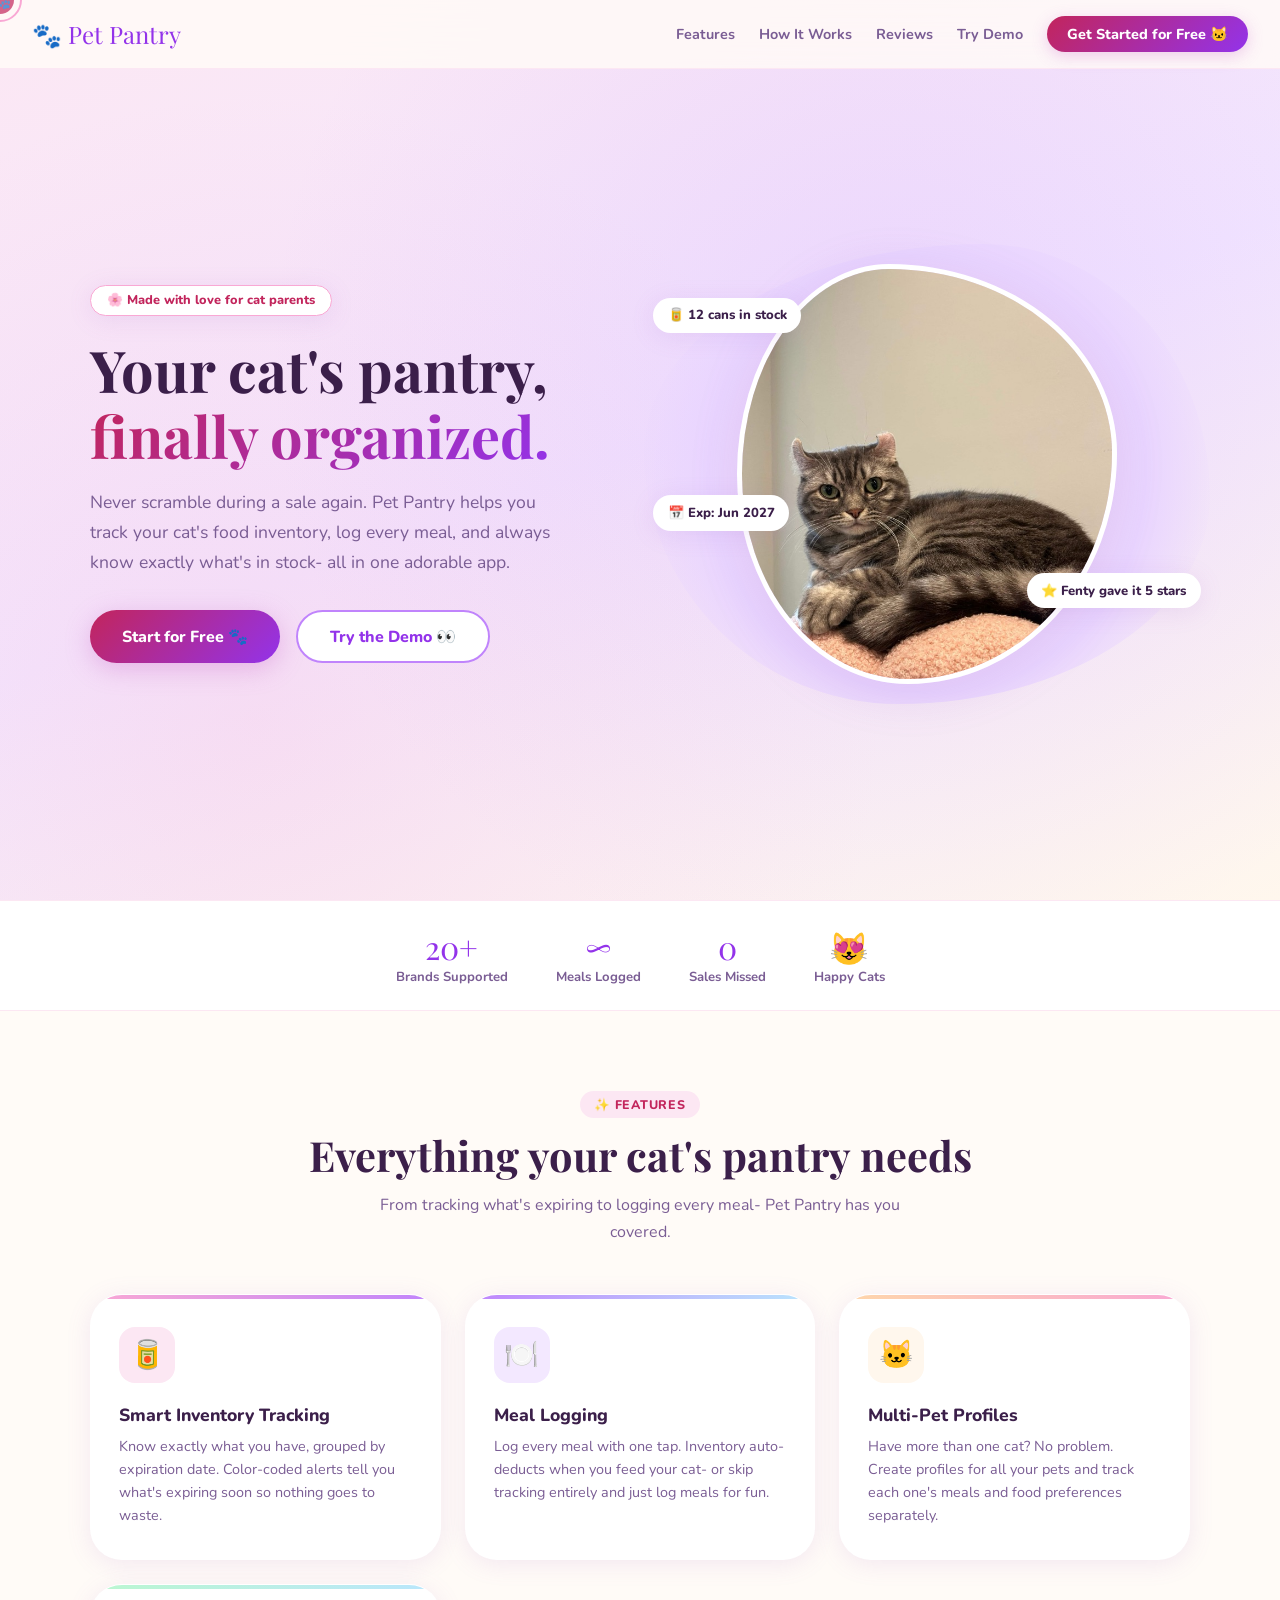
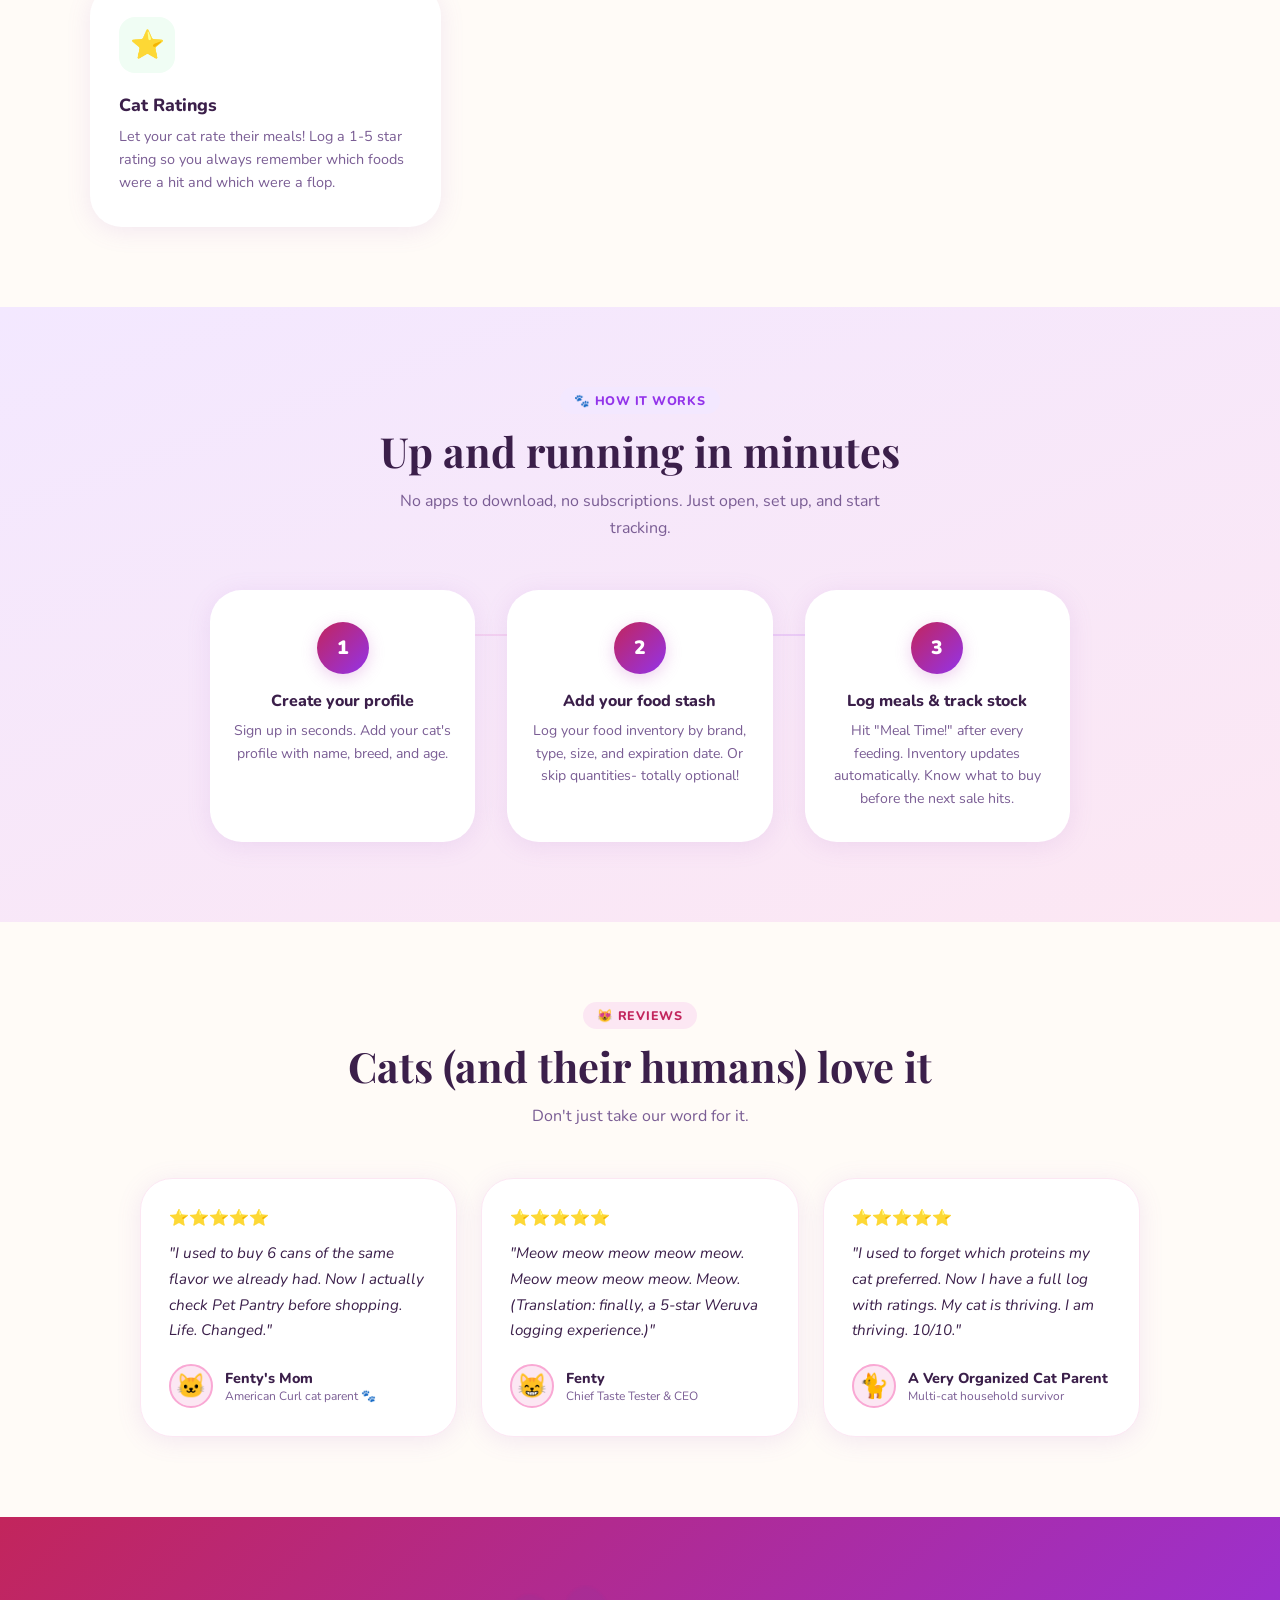
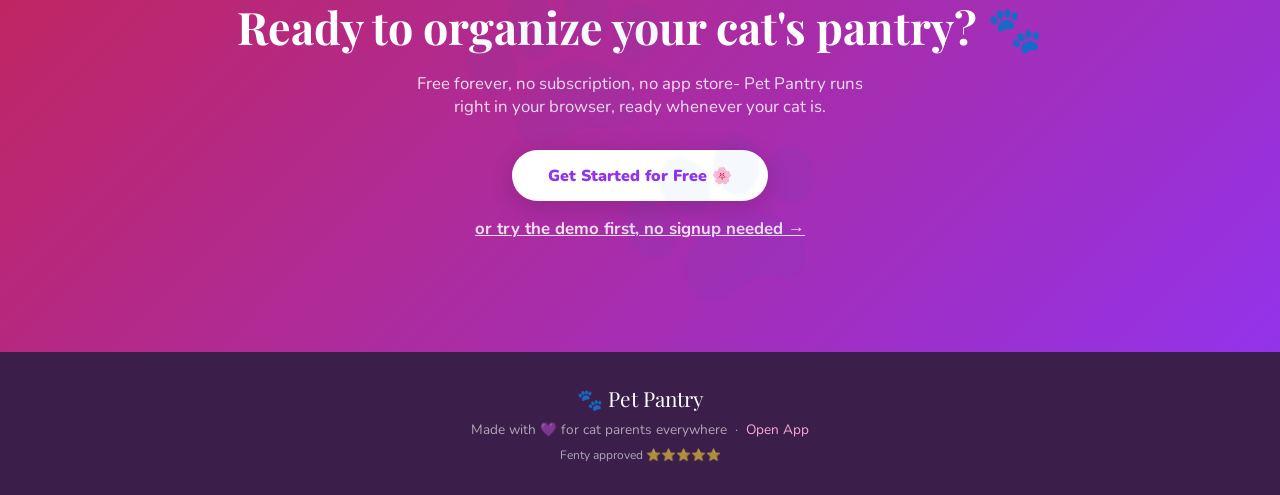
==== commit 6c2f639c: "Convert en dashes to the same hyphen style Follows the em dash sweep: the shorter en dash was out of" ====
--- a/public/index.html
+++ b/public/index.html
@@ -3,7 +3,7 @@
 <head>
 <meta charset="UTF-8"/>
 <meta name="viewport" content="width=device-width, initial-scale=1.0"/>
-<title>Pet Pantry – Never Run Out of Cat Food Again 🐾</title>
+<title>Pet Pantry- Never Run Out of Cat Food Again 🐾</title>
 <link rel="preconnect" href="https://fonts.googleapis.com"/>
 <link href="https://fonts.googleapis.com/css2?family=Nunito:wght@400;600;700;800;900&family=Playfair+Display:wght@700;900&display=swap" rel="stylesheet"/>
 <style>
@@ -650,7 +650,7 @@
     <div class="feat-card c4 reveal">
       <div class="feat-icon">⭐</div>
       <h3>Cat Ratings</h3>
-      <p>Let your cat rate their meals! Log a 1–5 star rating so you always remember which foods were a hit and which were a flop.</p>
+      <p>Let your cat rate their meals! Log a 1-5 star rating so you always remember which foods were a hit and which were a flop.</p>
     </div>
   </div>
 </section>
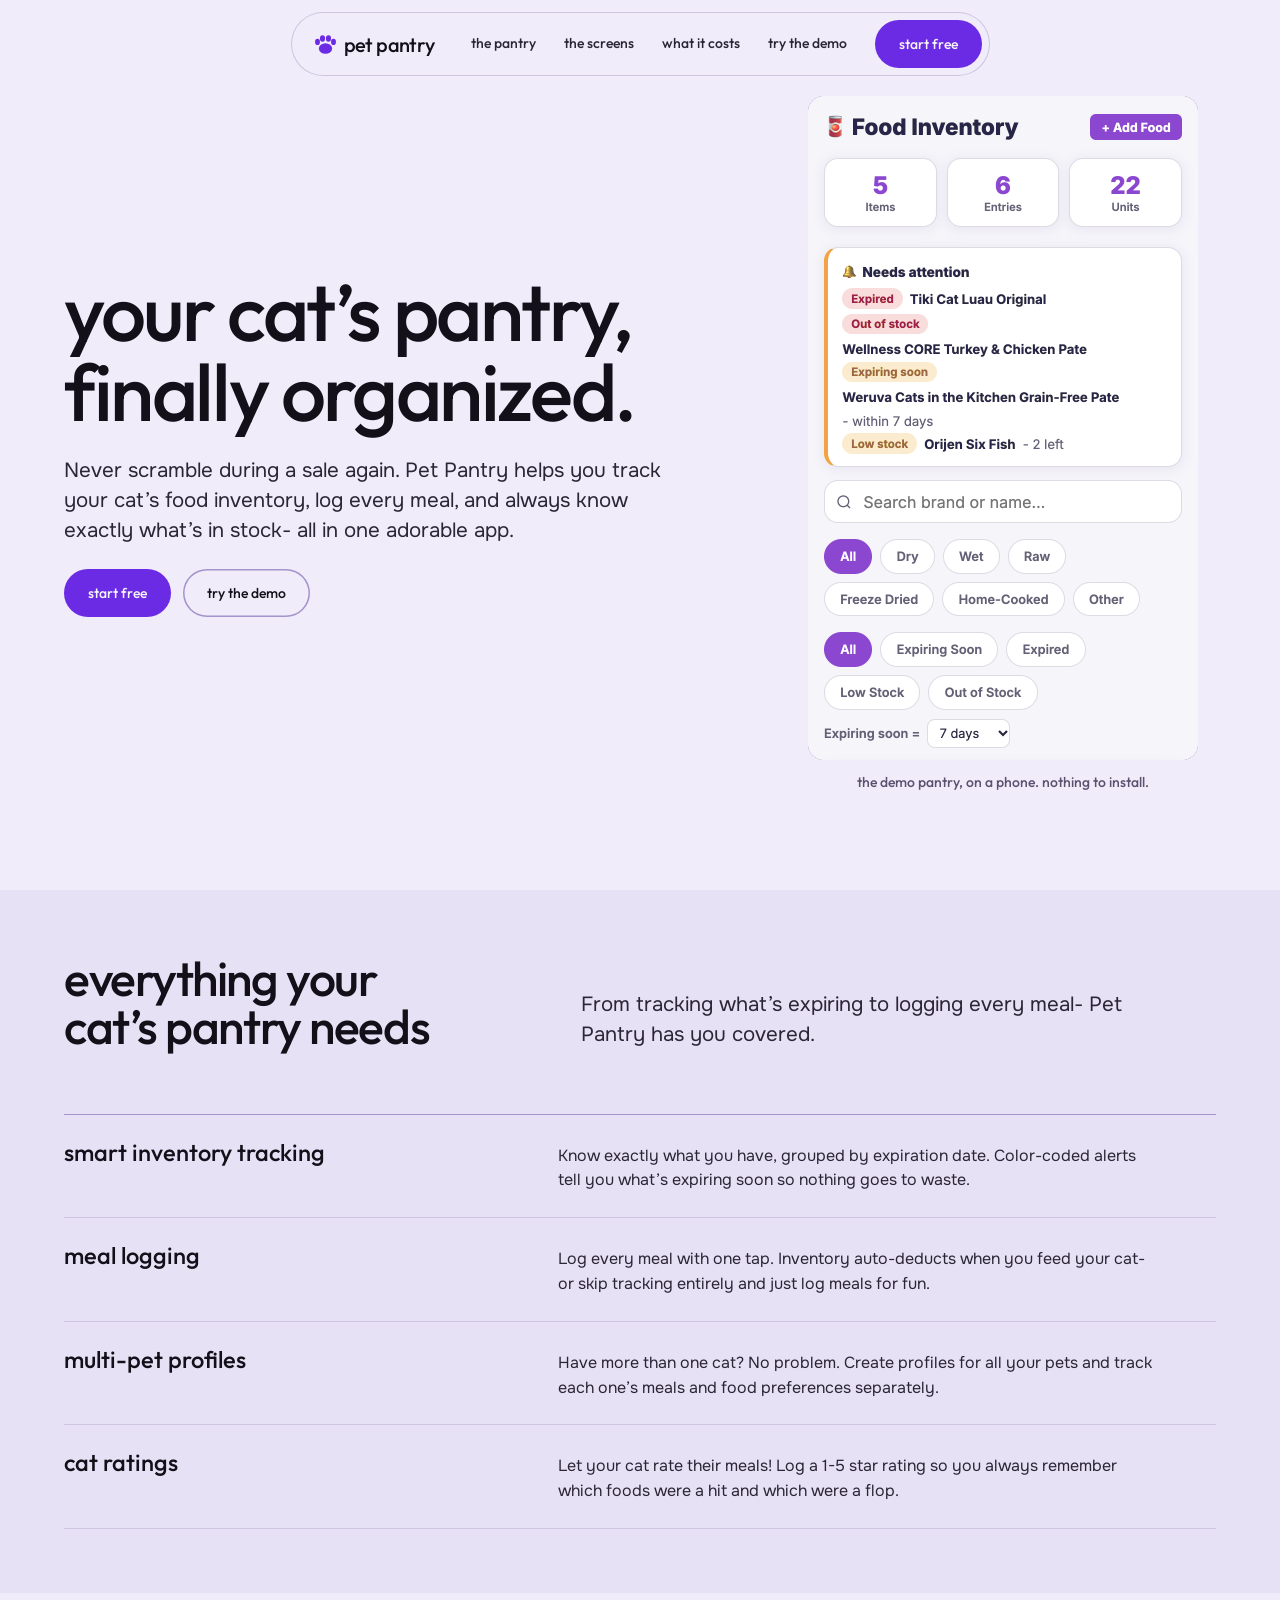
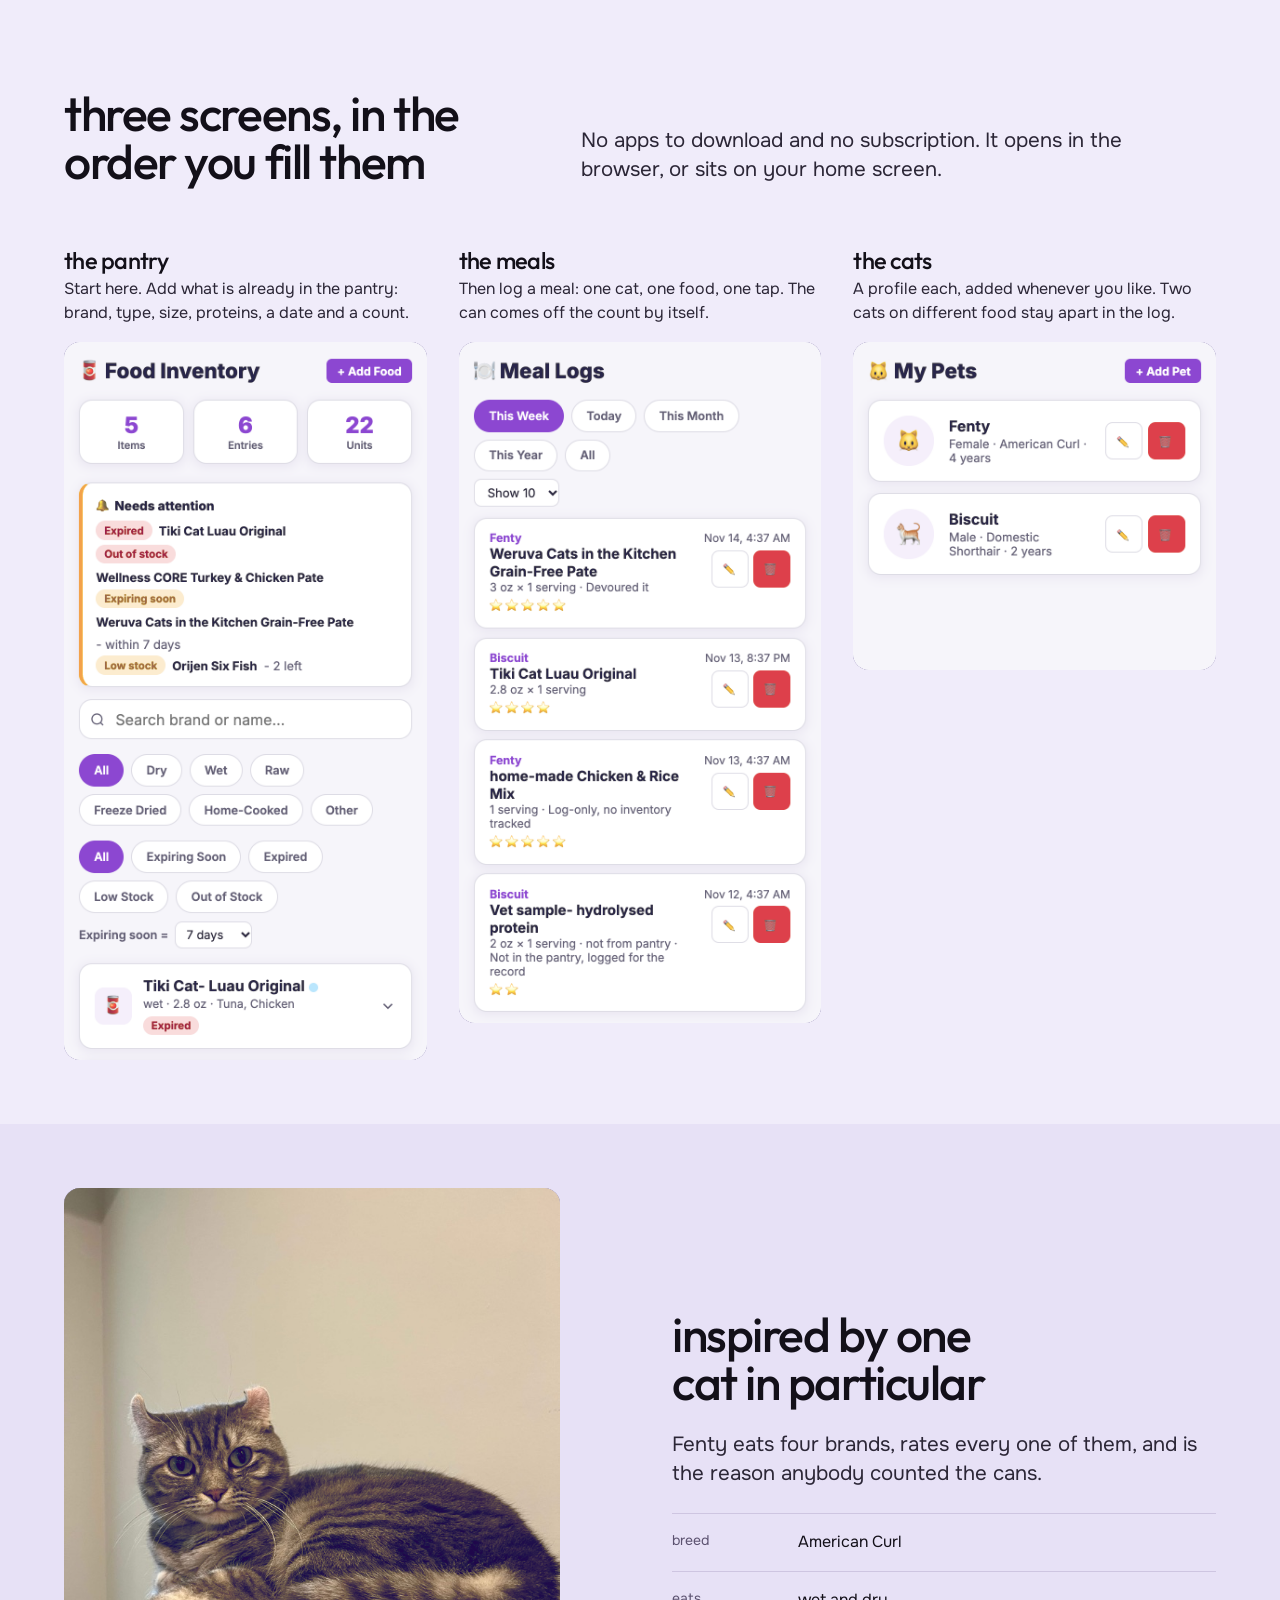
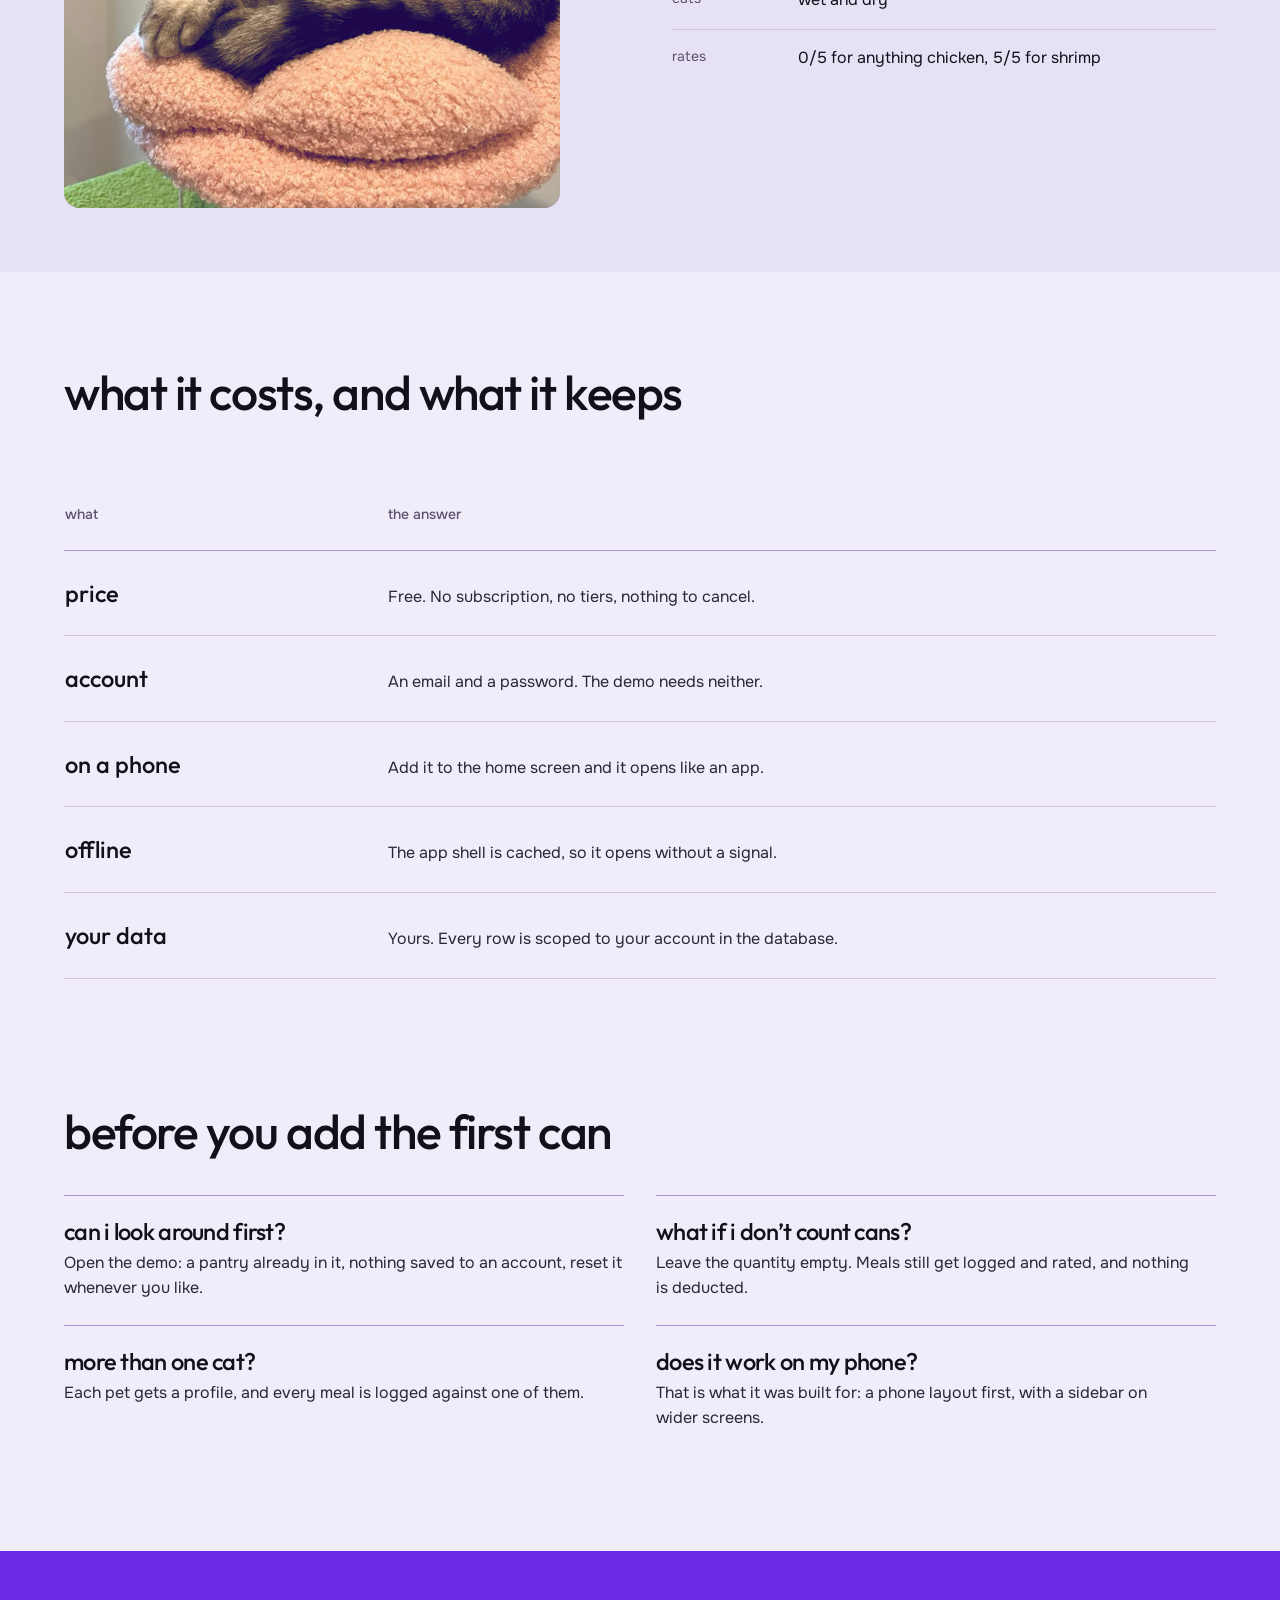
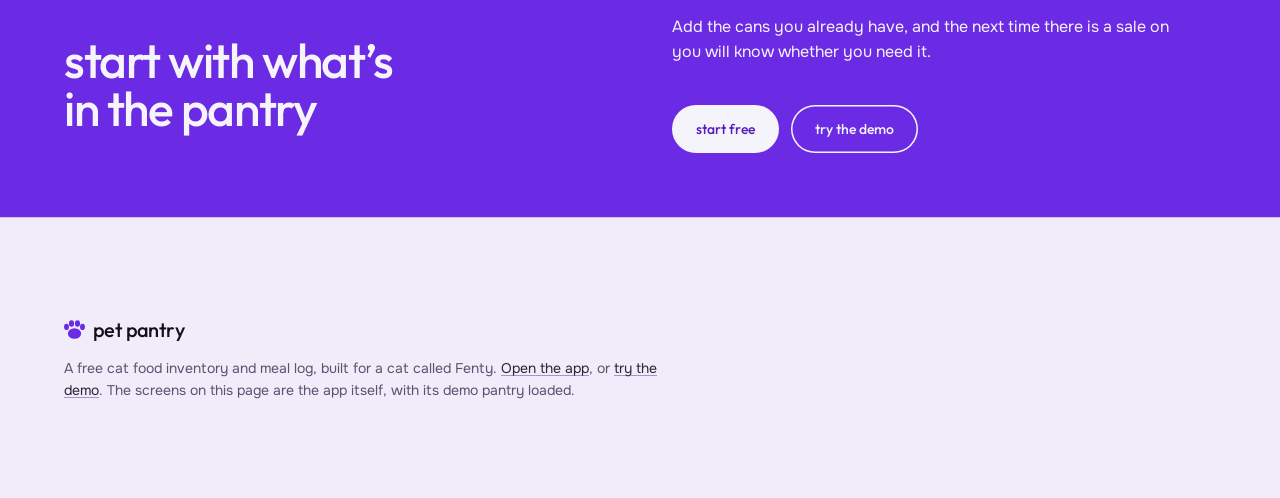
==== commit 9dafd9c4: "Redesign the landing page in a lilac one-pigment system The marketing page was a pastel purple-to-pi" ====
--- a/public/index.html
+++ b/public/index.html
@@ -3,726 +3,392 @@
 <head>
 <meta charset="UTF-8"/>
 <meta name="viewport" content="width=device-width, initial-scale=1.0"/>
-<title>Pet Pantry- Never Run Out of Cat Food Again 🐾</title>
+<title>Pet Pantry- your cat’s pantry, finally organized</title>
+<meta name="description" content="Pet Pantry counts the cat food in your house: what is left of every brand, what expires next, and what your cat thought of it. Free, in the browser."/>
+<link rel="manifest" href="manifest.json"/>
+<meta name="theme-color" content="#ece6f8"/>
 <link rel="preconnect" href="https://fonts.googleapis.com"/>
-<link href="https://fonts.googleapis.com/css2?family=Nunito:wght@400;600;700;800;900&family=Playfair+Display:wght@700;900&display=swap" rel="stylesheet"/>
+<link rel="preconnect" href="https://fonts.gstatic.com" crossorigin/>
+<link href="https://fonts.googleapis.com/css2?family=Outfit:wght@300;500&family=Onest:wght@400;500&display=swap" rel="stylesheet"/>
 <style>
-/* ═══════════════════════════════════════
-   RESET & TOKENS
-═══════════════════════════════════════ */
-*, *::before, *::after { box-sizing: border-box; margin: 0; padding: 0; }
-
-:root {
-  --pink:       #f9a8d4;
-  --pink-l:     #fce7f3;
-  --pink-d:     #c2255c;
-  --purple:     #c084fc;
-  --purple-l:   #f3e8ff;
-  --purple-d:   #9333ea;
-  --lavender:   #e9d5ff;
-  --peach:      #fed7aa;
-  --peach-l:    #fff7ed;
-  --mint:       #bbf7d0;
-  --mint-l:     #f0fdf4;
-  --sky:        #bae6fd;
-  --yellow:     #fef08a;
-  --cream:      #fffbf7;
-  --text:       #3b1f4a;
-  --text-muted: #7a5d94;
-  --white:      #ffffff;
-  --radius:     20px;
-  --radius-lg:  32px;
-  --shadow:     0 4px 24px rgba(160,100,200,.13);
-  --shadow-lg:  0 8px 48px rgba(160,100,200,.18);
-  --font-body:  'Nunito', sans-serif;
-  --font-head:  'Playfair Display', serif;
-  --transition: .25s cubic-bezier(.4,0,.2,1);
+/* Hallmark · shape: Workbench · genre: modern-minimal · theme: Ultraviolet (deal 3/3, seed cat-food-pantry-meal-ed79·0fa35f1c·2026-11-15·r1) · redesign: full
+ * hero: Stage · nav: floating pill · footer: colophon · imagery: screenshots 4 (capture.mjs), 1 photograph (the user's own) · signature: the real pantry screen in the hero, its four warnings legible at the size the page shows it · ultraviolet: lavender
+ * axes: light/geometric-sans/cool · posture: committed · contrast: pass · fold: pass · draw: 79e81c · v2.0.0 */
+/* Hallmark · copy: the hero head and its line are the owner’s own words, restored verbatim from the old page on request · 19, 58 and 69 report against them as notes */
+/* Hallmark · pre-emit critique: P4 H4 E4 S5 R5 V4 · weakest: H, the hero screen is a busy list; cropped it to the warning panel and let the head carry the screen */
+/* Hallmark · the features section carries the old page's four feature blocks verbatim, at the owner's request, set as ruled rows rather than icon cards · 19, 58 and 69 report against that copy as notes */
+/* Hallmark · dropped the three reviews and the stat strip ("20+ brands", "∞ meals logged", "0 sales missed") · the user asked to cut invented proof */
+/* Hallmark · dropped #testimonials, the paw cursor and the floating-paw background · the reviews section is gone, and craft.md bans cursor followers */
+/* Hallmark · three bands where Ultraviolet allows two (the features paper, the Fenty paper, the violet close) · the owner asked the page to keep alternating past the screens section */
+/* Hallmark · dropped the demo-mode label swap on #navDemoLink and #heroDemoLink · it relabelled both links "continue the demo" for anyone who had opened the demo before; the owner wants one label */
+/* Hallmark · dropped demo/ · every demo link now points at demo/index.html, the same destination; the directory form dead-ends on a file listing when the page is opened from disk rather than served */
+/* Hallmark · dropped the figures "20+" and "Jun 2027" · both came from the stat strip and a floating badge, neither measured */
+/* Hallmark · reworded all 15 headings from the old page's facts · 54 and 67 cut every eyebrow above them, and a full redesign recomposes the sections they headed */
+/* Hallmark · answered F4 · the second filled recipe is the same primary inside the violet close band, where the theme turns the filled pill white */
+/* Hallmark · answered F6 · the table's row heads are words, not figures; tabular-nums is set anyway so a number pasted there lines up */
+/* Hallmark · hero-review: not run · the page was written in one pass; the finish review found one thing a hero review would have caught (the 1280 crop), now fixed */
+/* Hallmark · finish-review: subagent · 7 findings · 6 resolved, 1 partial · partial: 58, the page runs 520 visible words against 450, and the words are the owner's */
+/* Hallmark · the photograph keeps its own colours · the user asked for no tint, so Ultraviolet's "photographs pulled into the violet" is dropped on this one image; its frame and radius stay */
+/* Hallmark · dismissed 23 · the accent-tinted rule is the scaffold's photo treatment, and no slot on this page takes it any more */
+@import url("./tokens.css");
+@import url("./base.css");
+
+/* ── the page ─────────────────────────────────────── */
+body { background: var(--color-paper); }
+.u-nowrap { white-space: nowrap; }
+
+h1, h2, h3 { text-transform: lowercase; line-height: 1; }
+h2 { max-width: 22ch; }
+.lead { color: var(--color-ink-2); }
+.label { font-family: var(--font-display); font-weight: 500; font-size: var(--text-sm); color: var(--color-muted); }
+
+/* captures are the product, and the photograph is the user's own cat: neither
+   takes the theme's violet tint, only its frame */
+[data-kind="product"] { background: var(--color-paper-2); outline: var(--rule-hair) solid color-mix(in oklab, var(--color-ink) 8%, transparent); outline-offset: -1px; border-radius: var(--radius-card); }
+[data-kind="product"] > img { filter: none; mix-blend-mode: normal; }
+[data-kind="product"]::before { content: none; }
+[data-kind="photo"] { background: var(--color-paper-2); outline: var(--rule-hair) solid color-mix(in oklab, var(--color-ink) 8%, transparent); outline-offset: -1px; }
+[data-kind="photo"] > img { filter: none; mix-blend-mode: normal; }
+[data-kind="photo"]::before { content: none; }
+
+/* ── controls ─────────────────────────────────────── */
+.btn { display: inline-flex; align-items: center; justify-content: center; min-height: 48px; padding: 0 var(--space-lg);
+  border: 0; border-radius: var(--radius-pill); font-family: var(--font-display); font-weight: 500; font-size: var(--text-sm);
+  line-height: 1; text-transform: lowercase; text-decoration: none; white-space: nowrap; cursor: pointer;
+  transition: background-color var(--dur-micro) var(--ease-out), color var(--dur-micro) var(--ease-out); }
+.btn--primary { background: var(--color-accent); color: var(--color-accent-ink); }
+.btn--primary:hover { background: var(--color-accent-deep); }
+.btn--primary:active { background: var(--color-accent-deep); }
+.btn--secondary { background: none; color: var(--color-ink); box-shadow: inset 0 0 0 1.5px var(--color-rule-2); }
+.btn--secondary:hover { box-shadow: inset 0 0 0 1.5px var(--color-ink); }
+.btn--secondary:active { background: var(--color-paper-2); }
+.btn:disabled, .btn[aria-disabled="true"] { opacity: 0.55; cursor: not-allowed; }
+.btn--onviolet { background: var(--color-accent-ink); color: var(--color-accent-deep); }
+.btn--onviolet:hover { background: var(--color-paper-2); }
+
+.link-u { color: inherit; text-decoration: underline; text-decoration-color: var(--color-rule-2); }
+.link-u:hover { text-decoration-color: var(--color-accent); }
+
+/* ── nav: a floating pill ─────────────────────────── */
+.nav { position: sticky; top: var(--space-sm); z-index: var(--z-sticky-nav); padding-inline: var(--gutter); margin-bottom: calc(-1 * var(--space-2xl)); }
+.nav__pill { display: flex; align-items: center; gap: var(--space-lg); width: fit-content; max-width: 100%; margin-inline: auto;
+  min-height: 56px; padding: var(--space-xs) var(--space-xs) var(--space-xs) var(--space-lg);
+  background: var(--color-paper); border-radius: var(--radius-pill); box-shadow: inset 0 0 0 1px var(--color-rule); }
+.nav--scrolled .nav__pill { box-shadow: inset 0 0 0 1px var(--color-rule-2), var(--shadow-card); }
+.nav__logo { display: inline-flex; align-items: center; gap: var(--space-xs);
+  font-family: var(--font-display); font-weight: 500; font-size: var(--text-lg); letter-spacing: var(--tracking-display);
+  text-transform: lowercase; text-decoration: none; white-space: nowrap; }
+/* the paw is the mark on the home-screen icon, drawn by scripts/make_icons.py */
+.paw { flex-shrink: 0; fill: var(--color-accent); }
+.nav__links { display: flex; align-items: center; gap: var(--space-2xs); }
+.nav__links a:not(.btn) { padding: var(--space-2xs) var(--space-sm); border-radius: var(--radius-pill);
+  font-family: var(--font-display); font-weight: 500; font-size: var(--text-sm); text-transform: lowercase;
+  text-decoration: none; white-space: nowrap; color: var(--color-ink-2);
+  transition: background-color var(--dur-micro) var(--ease-out), color var(--dur-micro) var(--ease-out); }
+.nav__links a:not(.btn):hover { color: var(--color-accent-deep); text-decoration: underline; }
+.nav__links a:not(.btn):active { background: var(--color-paper-2); }
+.nav__links a[aria-current] { background: var(--color-accent-soft); color: var(--color-ink); }
+.nav__links .btn { margin-left: var(--space-sm); }
+.hamburger { display: none; min-height: 40px; padding: 0 var(--space-md); background: none; border: 0; border-radius: var(--radius-pill);
+  font-family: var(--font-display); font-weight: 500; font-size: var(--text-sm); text-transform: lowercase; color: var(--color-ink); cursor: pointer; }
+.hamburger:hover { background: var(--color-paper-2); }
+
+/* ── hero: Stage ──────────────────────────────────── */
+.hero { padding-block: var(--space-3xl); }
+.hero .hero__figure { align-self: center; align-items: center; }
+/* the phone holds the right edge at its own 390px and the head fills the rest,
+   so the text does not end far short of the visual (44c) */
+.hero__grid { display: grid; grid-template-columns: minmax(0, 680px) 390px; gap: var(--space-2xl); align-items: center; justify-content: start; }
+.hero__text { display: flex; flex-direction: column; align-items: flex-start; gap: var(--space-lg); }
+.hero h1 { max-width: 20ch; }
+.hero .lead { max-width: 44ch; }
+.hero__actions { display: flex; flex-wrap: wrap; gap: var(--space-sm); }
+.hero__figure { margin: 0; display: flex; flex-direction: column; gap: var(--space-sm); min-width: 0; }
+.hero__shot { aspect-ratio: 390 / 664; width: 100%; max-width: 390px; margin-inline: auto; }
+.hero__shot > img { object-position: top center; }
+figcaption { font-family: var(--font-display); font-weight: 500; font-size: var(--text-sm); color: var(--color-muted); text-transform: lowercase; }
+
+/* ── lanes: the four warnings ─────────────────────── */
+.band { background: var(--color-paper-2); padding-block: var(--space-2xl); }
+.lanes__head { display: grid; grid-template-columns: minmax(0, 5fr) minmax(0, 7fr); gap: var(--space-2xl); align-items: end; margin-bottom: var(--space-2xl); }
+.lanes__head .lead { max-width: 40ch; }
+.lanes { border-top: var(--rule-hair) solid var(--color-rule-2); }
+.lane { display: grid; grid-template-columns: minmax(0, 5fr) minmax(0, 7fr); gap: var(--space-lg); align-items: baseline;
+  padding-block: var(--space-lg); border-bottom: var(--rule-hair) solid var(--color-rule); }
+.lane__name { font-family: var(--font-display); font-weight: 500; font-size: var(--text-title); line-height: 1.15; text-transform: lowercase; }
+.lane__state { color: var(--color-ink-2); max-width: 54ch; }
+/* ── pinned: three screens ────────────────────────── */
+.screens { display: grid; grid-template-columns: repeat(3, minmax(0, 1fr)); gap: var(--gap-columns); margin-top: var(--space-2xl); }
+.screens figure { display: flex; flex-direction: column; gap: var(--space-md); margin: 0; min-width: 0; }
+.screens figure > div:last-child { order: -1; }
+.screens h3 { margin-bottom: var(--space-2xs); }
+.screens p { color: var(--color-ink-2); }
+.shot-phone { width: 100%; max-width: 390px; }
+.shot-phone > img { object-position: top center; }
+
+/* ── split: Fenty ─────────────────────────────────── */
+.split { display: grid; grid-template-columns: minmax(0, 6fr) minmax(0, 6fr); gap: var(--space-2xl); align-items: center; }
+.split__photo { aspect-ratio: 4 / 5; min-height: 440px; max-height: 620px; border-radius: var(--radius-card); }
+/* the display face sets on a 1.0 line-height, so its line needs the full step */
+.split h2 + .lead { margin-top: var(--space-lg); }
+.facts { display: grid; gap: var(--space-md); margin-top: var(--space-lg); }
+.facts div { display: grid; grid-template-columns: 10ch 1fr; gap: var(--space-md); padding-top: var(--space-md);
+  border-top: var(--rule-hair) solid var(--color-rule); }
+.facts dt { color: var(--color-muted); font-size: var(--text-sm); }
+.facts dd { margin: 0; }
+
+/* ── table: what it costs ─────────────────────────── */
+.table { width: 100%; border-collapse: collapse; margin-top: var(--space-2xl); }
+.table th, .table td { text-align: left; padding-block: var(--space-lg); border-bottom: var(--rule-hair) solid var(--color-rule);
+  vertical-align: baseline; }
+.table thead th { border-bottom: 1.5px solid var(--color-rule-2); font-weight: 500; font-size: var(--text-sm); color: var(--color-muted); }
+.table tbody th { width: 28%; font-family: var(--font-display); font-weight: 500; font-size: var(--text-title); text-transform: lowercase; font-variant-numeric: tabular-nums; }
+.table td { color: var(--color-ink-2); }
+
+/* ── rows: questions ──────────────────────────────── */
+.qa__rows { display: grid; grid-template-columns: repeat(2, minmax(0, 1fr)); gap: 0 var(--gap-columns); margin-top: var(--space-xl); }
+.qa__row { padding-block: var(--space-lg); border-top: 1.5px solid var(--color-rule-2); }
+.qa__row h3 { margin-bottom: var(--space-xs); }
+.qa__row p { color: var(--color-ink-2); max-width: 60ch; }
+
+/* ── close band ───────────────────────────────────── */
+.close { background: var(--color-accent); color: var(--color-accent-ink); padding-block: var(--space-2xl); }
+.close__grid { display: grid; grid-template-columns: minmax(0, 6fr) minmax(0, 6fr); gap: var(--space-2xl); align-items: center; }
+.close h2 { max-width: 14ch; }
+.close p { color: var(--color-accent-ink); max-width: 46ch; margin-bottom: var(--space-xl); }
+.close__actions { display: flex; flex-wrap: wrap; gap: var(--space-sm); }
+.close .btn--secondary { color: var(--color-accent-ink); box-shadow: inset 0 0 0 1.5px var(--color-accent-ink); }
+.close .btn--secondary:hover { background: var(--color-accent-deep); }
+.close :focus-visible { outline-color: var(--color-accent-ink); }
+
+/* ── footer: colophon ─────────────────────────────── */
+.foot { padding-block: var(--space-3xl); border-top: var(--rule-hair) solid var(--color-rule); }
+.foot__mark { display: inline-flex; align-items: center; gap: var(--space-xs);
+  font-family: var(--font-display); font-weight: 500; font-size: var(--text-lg); text-transform: lowercase;
+  letter-spacing: var(--tracking-display); }
+.foot p { color: var(--color-muted); font-size: var(--text-sm); max-width: 70ch; margin-top: var(--space-sm); }
+.foot a { color: var(--color-ink-2); }
+
+/* ── iOS install hint (kept) ──────────────────────── */
+.ios-install { position: fixed; left: var(--space-md); right: var(--space-md); bottom: var(--space-md); z-index: var(--z-toast);
+  display: flex; align-items: flex-start; gap: var(--space-md); max-width: 30rem; margin-inline: auto;
+  padding: var(--space-md) var(--space-lg); background: var(--color-paper); border-radius: var(--radius-card);
+  box-shadow: inset 0 0 0 1px var(--color-rule-2), var(--shadow-card); }
+.ios-install-text { font-size: var(--text-sm); color: var(--color-ink-2); }
+.ios-install-text strong { display: block; font-family: var(--font-display); font-weight: 500; color: var(--color-ink); }
+.ios-install-share { display: inline; vertical-align: -0.2em; margin-inline: var(--space-2xs); }
+.ios-install-close { flex-shrink: 0; min-width: 44px; min-height: 44px; margin: calc(-1 * var(--space-sm)) calc(-1 * var(--space-md)) 0 0;
+  background: none; border: 0; border-radius: var(--radius-pill); color: var(--color-muted); font-size: var(--text-lg); cursor: pointer; }
+.ios-install-close:hover { background: var(--color-paper-2); color: var(--color-ink); }
+
+/* ── the page's one reveal, visible without script ── */
+.js .reveal { opacity: 0; transform: translateY(8px); transition: opacity var(--dur-long) var(--ease-out), transform var(--dur-long) var(--ease-out); transition-delay: calc(var(--i, 0) * 40ms); }
+.js .reveal.visible { opacity: 1; transform: none; }
+
+/* ── responsive ───────────────────────────────────── */
+@media (max-width: 60rem) {
+  .hero__grid, .lanes__head, .close__grid, .qa__rows { grid-template-columns: minmax(0, 1fr); }
+  .hero__shot { margin-inline: 0; }
+  .screens { display: flex; gap: var(--space-lg); overflow-x: auto; overscroll-behavior-inline: contain;
+    scroll-snap-type: x mandatory; scroll-padding-inline: var(--gutter);
+    margin-inline: calc(-1 * var(--gutter)); padding-inline: var(--gutter); }
+  .screens figure { flex: 0 0 min(86%, 390px); scroll-snap-align: start; }
+  .hero__shot { min-height: 0; }
+  .split__photo { min-height: 0; }
+  .nav { padding-inline: var(--gutter); }
+  .nav__pill { width: 100%; flex-wrap: wrap; justify-content: space-between; }
+  .nav__pill:has(.nav__links.open) { border-radius: var(--radius-card); padding: var(--space-sm) var(--space-md) var(--space-md); }
+  .hamburger { display: inline-flex; align-items: center; order: 3; }
+  .nav__links { display: none; order: 4; flex-basis: 100%; gap: var(--space-2xs); padding-block: var(--space-sm) 0; }
+  .nav__links.open { display: flex; flex-direction: column; align-items: flex-start; }
+  .nav__links .btn { margin: var(--space-xs) 0 0; }
+  .nav__links a:not(.btn) { font-size: var(--text-md); }
+  .lane { grid-template-columns: minmax(0, 1fr); gap: var(--space-2xs); padding-block: var(--space-md); }
+  .facts div { grid-template-columns: minmax(0, 1fr); gap: var(--space-2xs); }
+  .table tbody th { width: auto; }
 }
 
-html { scroll-behavior: smooth; font-size: 16px; }
-body {
-  font-family: var(--font-body);
-  background: var(--cream);
-  color: var(--text);
-  overflow-x: hidden;
-}
-/* Custom cursor only replaces the pointer once JS confirms a fine pointer
-   is present and motion isn't reduced- see the cursor script below. If JS
-   never runs, the native cursor stays visible instead of vanishing. */
-body.custom-cursor-active,
-body.custom-cursor-active .hamburger,
-body.custom-cursor-active .btn-primary-lg,
-body.custom-cursor-active .btn-ghost-lg,
-body.custom-cursor-active .btn-white { cursor: none; }
-
-/* ── Custom paw cursor ── */
-.cursor {
-  width: 28px; height: 28px;
-  background: var(--pink-d);
-  border-radius: 50%;
-  position: fixed; top: 0; left: 0; z-index: 9999;
-  pointer-events: none;
-  transform: translate(-50%,-50%);
-  transition: transform .12s ease, background .2s;
-  opacity: .7;
-  font-size: 18px; display: flex; align-items: center; justify-content: center;
-}
-.cursor-ring {
-  width: 44px; height: 44px;
-  border: 2px solid var(--pink);
-  border-radius: 50%;
-  position: fixed; top: 0; left: 0; z-index: 9998;
-  pointer-events: none;
-  transform: translate(-50%,-50%);
-  transition: transform .22s ease;
-}
-
-/* ── Floating paws background ── */
-.paw-bg {
-  position: fixed; inset: 0; z-index: 0;
-  pointer-events: none; overflow: hidden;
-}
-.paw-bg span {
-  position: absolute;
-  font-size: 1.5rem;
-  opacity: .07;
-  animation: floatPaw linear infinite;
-  user-select: none;
-}
-
-@keyframes floatPaw {
-  from { transform: translateY(110vh) rotate(0deg); opacity: .07; }
-  to   { transform: translateY(-10vh) rotate(360deg); opacity: 0; }
-}
-
-/* ── Scroll fade-in ── */
-.reveal {
-  opacity: 0;
-  transform: translateY(36px);
-  transition: opacity .7s ease, transform .7s ease;
-}
-.reveal.visible {
-  opacity: 1;
-  transform: translateY(0);
-}
-
-/* ═══════════════════════════════════════
-   NAV
-═══════════════════════════════════════ */
-nav {
-  position: fixed; top: 0; left: 0; right: 0; z-index: 500;
-  padding: 1rem 2rem;
-  display: flex; align-items: center; justify-content: space-between;
-  background: rgba(255,251,247,.85);
-  backdrop-filter: blur(16px);
-  border-bottom: 1px solid var(--pink-l);
-  transition: box-shadow var(--transition);
-}
-nav.scrolled { box-shadow: var(--shadow); }
-.nav-logo {
-  font-family: var(--font-head);
-  font-size: 1.5rem; color: var(--purple-d);
-  text-decoration: none; display: flex; align-items: center; gap: .4rem;
-}
-.nav-links { display: flex; gap: 1.5rem; align-items: center; }
-.nav-links a {
-  font-weight: 700; font-size: .9rem; color: var(--text-muted);
-  text-decoration: none; transition: color var(--transition);
-}
-.nav-links a:hover { color: var(--purple-d); }
-.nav-cta {
-  background: linear-gradient(135deg, var(--pink-d), var(--purple-d));
-  color: #fff !important;
-  padding: .5rem 1.25rem; border-radius: 99px;
-  font-weight: 800 !important;
-  box-shadow: 0 4px 16px rgba(200,100,200,.3);
-  transition: transform var(--transition), box-shadow var(--transition) !important;
-}
-.nav-cta:hover { transform: translateY(-2px) !important; box-shadow: 0 6px 24px rgba(200,100,200,.4) !important; }
-
-/* mobile nav */
-.hamburger { display: none; background: none; border: none; font-size: 1.5rem; }
-@media (max-width: 600px) {
-  .nav-links { display: none; flex-direction: column; position: absolute;
-    top: 100%; left: 0; right: 0; background: var(--cream);
-    padding: 1.5rem 2rem; border-bottom: 1px solid var(--pink-l); gap: 1rem; }
-  .nav-links.open { display: flex; }
-  .hamburger { display: block; }
-}
-
-/* ═══════════════════════════════════════
-   HERO
-═══════════════════════════════════════ */
-.hero {
-  min-height: 100vh;
-  display: flex; align-items: center;
-  padding: 7rem 2rem 4rem;
-  position: relative; z-index: 1;
-  background: linear-gradient(160deg, var(--pink-l) 0%, var(--purple-l) 50%, var(--peach-l) 100%);
-  overflow: hidden;
-}
-.hero::before {
-  content: '';
-  position: absolute; inset: 0;
-  background: radial-gradient(circle at 70% 40%, rgba(192,132,252,.18) 0%, transparent 60%),
-              radial-gradient(circle at 20% 80%, rgba(249,168,212,.22) 0%, transparent 50%);
-  pointer-events: none;
-}
-.hero-inner {
-  max-width: 1100px; margin: 0 auto; width: 100%;
-  display: grid; grid-template-columns: 1fr 1fr; gap: 3rem; align-items: center;
-}
-@media (max-width: 768px) {
-  .hero-inner { grid-template-columns: 1fr; text-align: center; }
-  .hero-img-wrap { order: -1; }
-}
-
-.hero-badge {
-  display: inline-flex; align-items: center; gap: .4rem;
-  background: var(--white); border: 1.5px solid var(--pink);
-  border-radius: 99px; padding: .35rem 1rem;
-  font-size: .8rem; font-weight: 800; color: var(--pink-d);
-  margin-bottom: 1.25rem;
-  box-shadow: var(--shadow);
-}
-.hero h1 {
-  font-family: var(--font-head);
-  font-size: clamp(2.2rem, 5vw, 3.6rem);
-  line-height: 1.15;
-  color: var(--text);
-  margin-bottom: 1.25rem;
-}
-.hero h1 .highlight {
-  background: linear-gradient(135deg, var(--pink-d), var(--purple-d));
-  -webkit-background-clip: text; -webkit-text-fill-color: transparent;
-  background-clip: text;
-}
-.hero p {
-  font-size: 1.1rem; color: var(--text-muted);
-  line-height: 1.7; margin-bottom: 2rem; max-width: 460px;
-}
-@media (max-width: 768px) { .hero p { margin: 0 auto 2rem; } }
-
-.hero-btns { display: flex; gap: 1rem; flex-wrap: wrap; }
-@media (max-width: 768px) { .hero-btns { justify-content: center; } }
-
-.btn-primary-lg {
-  display: inline-flex; align-items: center; gap: .5rem;
-  background: linear-gradient(135deg, var(--pink-d), var(--purple-d));
-  color: #fff; font-weight: 800; font-size: 1rem;
-  padding: .85rem 2rem; border-radius: 99px; border: none;
-  box-shadow: 0 6px 24px rgba(200,100,200,.35);
-  text-decoration: none;
-  transition: transform var(--transition), box-shadow var(--transition);
-}
-.btn-primary-lg:hover { transform: translateY(-3px); box-shadow: 0 10px 32px rgba(200,100,200,.45); }
-
-.btn-ghost-lg {
-  display: inline-flex; align-items: center; gap: .5rem;
-  background: var(--white); color: var(--purple-d);
-  font-weight: 800; font-size: 1rem;
-  padding: .85rem 2rem; border-radius: 99px;
-  border: 2px solid var(--purple);
-  text-decoration: none;
-  transition: transform var(--transition), border-color var(--transition);
-}
-.btn-ghost-lg:hover { transform: translateY(-3px); border-color: var(--purple-d); }
-
-/* hero image */
-.hero-img-wrap {
-  position: relative; display: flex; justify-content: center;
-}
-.hero-img-blob {
-  position: absolute; inset: -20px;
-  background: radial-gradient(circle, var(--pink-l) 0%, var(--lavender) 60%, transparent 80%);
-  border-radius: 60% 40% 55% 45% / 45% 55% 45% 55%;
-  animation: blobMorph 6s ease-in-out infinite alternate;
-  z-index: 0;
-}
-@keyframes blobMorph {
-  from { border-radius: 60% 40% 55% 45% / 45% 55% 45% 55%; }
-  to   { border-radius: 45% 55% 40% 60% / 55% 45% 60% 40%; }
-}
-.hero-img {
-  position: relative; z-index: 1;
-  width: min(380px, 90vw); height: min(420px, 90vw);
-  object-fit: cover; object-position: center top;
-  border-radius: 40% 60% 55% 45% / 50% 45% 55% 50%;
-  border: 5px solid var(--white);
-  box-shadow: var(--shadow-lg);
-  animation: floatImg 4s ease-in-out infinite alternate;
-}
-@keyframes floatImg {
-  from { transform: translateY(0px) rotate(-1deg); }
-  to   { transform: translateY(-14px) rotate(1deg); }
-}
-
-/* floating badges on hero image */
-.hero-float {
-  position: absolute; z-index: 2;
-  background: var(--white); border-radius: var(--radius);
-  padding: .55rem .9rem; box-shadow: var(--shadow);
-  font-weight: 800; font-size: .82rem; color: var(--text);
-  display: flex; align-items: center; gap: .4rem;
-  animation: floatBadge 3s ease-in-out infinite alternate;
-}
-.hero-float.f1 { top: 8%; left: -2%; animation-delay: 0s; }
-.hero-float.f2 { bottom: 18%; right: -2%; animation-delay: .8s; }
-.hero-float.f3 { top: 55%; left: -2%; animation-delay: 1.4s; }
-@keyframes floatBadge {
-  from { transform: translateY(0); }
-  to   { transform: translateY(-8px); }
-}
-@media (max-width: 768px) {
-  .hero-float.f1 { left: 0; top: 0; }
-  .hero-float.f2 { right: 0; bottom: 10%; }
-  .hero-float.f3 { display: none; }
-}
-
-/* ── Stat strip ── */
-.stat-strip {
-  background: var(--white);
-  border-top: 1px solid var(--pink-l);
-  border-bottom: 1px solid var(--pink-l);
-  padding: 1.5rem 2rem;
-  display: flex; justify-content: center; gap: 3rem; flex-wrap: wrap;
-  position: relative; z-index: 1;
-}
-.stat-item { text-align: center; }
-.stat-item .sv { font-family: var(--font-head); font-size: 2rem; color: var(--purple-d); }
-.stat-item .sl { font-size: .82rem; font-weight: 700; color: var(--text-muted); }
-
-/* ═══════════════════════════════════════
-   FEATURES
-═══════════════════════════════════════ */
-.section {
-  padding: 5rem 2rem;
-  position: relative; z-index: 1;
-}
-.section-tag {
-  display: inline-block;
-  background: var(--pink-l); color: var(--pink-d);
-  border-radius: 99px; padding: .3rem .9rem;
-  font-size: .78rem; font-weight: 800;
-  letter-spacing: .06em; text-transform: uppercase;
-  margin-bottom: .75rem;
-}
-.section-title {
-  font-family: var(--font-head);
-  font-size: clamp(1.8rem, 4vw, 2.6rem);
-  margin-bottom: .75rem; line-height: 1.2;
-}
-.section-sub {
-  font-size: 1rem; color: var(--text-muted);
-  max-width: 520px; line-height: 1.7;
-}
-.center { text-align: center; }
-.center .section-sub { margin: 0 auto; }
-
-.features-grid {
-  max-width: 1100px; margin: 3rem auto 0;
-  display: grid; grid-template-columns: repeat(auto-fit, minmax(260px, 1fr));
-  gap: 1.5rem;
-}
-.feat-card {
-  background: var(--white);
-  border-radius: var(--radius-lg);
-  padding: 2rem 1.75rem;
-  box-shadow: var(--shadow);
-  border: 1.5px solid transparent;
-  transition: transform var(--transition), border-color var(--transition), box-shadow var(--transition);
-  position: relative; overflow: hidden;
-}
-.feat-card::before {
-  content: '';
-  position: absolute; top: 0; left: 0; right: 0; height: 4px;
-  border-radius: var(--radius-lg) var(--radius-lg) 0 0;
-}
-.feat-card.c1::before { background: linear-gradient(90deg, var(--pink), var(--purple)); }
-.feat-card.c2::before { background: linear-gradient(90deg, var(--purple), var(--sky)); }
-.feat-card.c3::before { background: linear-gradient(90deg, var(--peach), var(--pink)); }
-.feat-card.c4::before { background: linear-gradient(90deg, var(--mint), var(--sky)); }
-.feat-card:hover {
-  transform: translateY(-6px);
-  border-color: var(--pink);
-  box-shadow: var(--shadow-lg);
-}
-.feat-icon {
-  width: 56px; height: 56px; border-radius: 16px;
-  display: flex; align-items: center; justify-content: center;
-  font-size: 1.75rem; margin-bottom: 1.25rem;
-}
-.feat-card.c1 .feat-icon { background: var(--pink-l); }
-.feat-card.c2 .feat-icon { background: var(--purple-l); }
-.feat-card.c3 .feat-icon { background: var(--peach-l); }
-.feat-card.c4 .feat-icon { background: var(--mint-l); }
-.feat-card h3 { font-size: 1.1rem; font-weight: 800; margin-bottom: .5rem; }
-.feat-card p  { font-size: .9rem; color: var(--text-muted); line-height: 1.6; }
-
-/* ═══════════════════════════════════════
-   HOW IT WORKS
-═══════════════════════════════════════ */
-.how-section {
-  padding: 5rem 2rem;
-  background: linear-gradient(160deg, var(--purple-l), var(--pink-l));
-  position: relative; z-index: 1;
-}
-.steps {
-  max-width: 860px; margin: 3rem auto 0;
-  display: grid; grid-template-columns: repeat(auto-fit, minmax(220px, 1fr));
-  gap: 2rem; position: relative;
-}
-.steps::before {
-  content: '';
-  position: absolute; top: 44px; left: 15%; right: 15%; height: 2px;
-  background: linear-gradient(90deg, var(--pink), var(--purple));
-  opacity: .3;
-}
-@media (max-width: 600px) { .steps::before { display: none; } }
-
-.step {
-  text-align: center;
-  background: var(--white);
-  border-radius: var(--radius-lg);
-  padding: 2rem 1.5rem;
-  box-shadow: var(--shadow);
-  transition: transform var(--transition);
-}
-.step:hover { transform: translateY(-4px); }
-.step-num {
-  width: 52px; height: 52px; border-radius: 50%;
-  background: linear-gradient(135deg, var(--pink-d), var(--purple-d));
-  color: #fff; font-weight: 900; font-size: 1.2rem;
-  display: flex; align-items: center; justify-content: center;
-  margin: 0 auto 1rem;
-  box-shadow: 0 4px 16px rgba(200,100,200,.3);
-}
-.step h3 { font-size: 1rem; font-weight: 800; margin-bottom: .5rem; }
-.step p  { font-size: .88rem; color: var(--text-muted); line-height: 1.6; }
-
-/* ═══════════════════════════════════════
-   TESTIMONIALS (from cats 😂)
-═══════════════════════════════════════ */
-.testi-section {
-  padding: 5rem 2rem;
-  position: relative; z-index: 1;
-}
-.testi-grid {
-  max-width: 1000px; margin: 3rem auto 0;
-  display: grid; grid-template-columns: repeat(auto-fit, minmax(280px, 1fr));
-  gap: 1.5rem;
-}
-.testi-card {
-  background: var(--white);
-  border-radius: var(--radius-lg);
-  padding: 1.75rem;
-  box-shadow: var(--shadow);
-  border: 1.5px solid var(--pink-l);
-  transition: transform var(--transition);
-}
-.testi-card:hover { transform: translateY(-4px); }
-.testi-stars { font-size: 1rem; margin-bottom: .75rem; color: #b45309; }
-.testi-quote {
-  font-size: .95rem; color: var(--text); line-height: 1.7;
-  margin-bottom: 1.25rem; font-style: italic;
-}
-.testi-author {
-  display: flex; align-items: center; gap: .75rem;
-}
-.testi-avatar {
-  width: 44px; height: 44px; border-radius: 50%;
-  background: var(--pink-l); font-size: 1.5rem;
-  display: flex; align-items: center; justify-content: center;
-  border: 2px solid var(--pink);
-}
-.testi-author h3 { font-size: .9rem; font-weight: 800; }
-.testi-author p  { font-size: .75rem; color: var(--text-muted); }
-
-/* ═══════════════════════════════════════
-   CTA SECTION
-═══════════════════════════════════════ */
-.cta-section {
-  padding: 5rem 2rem;
-  background: linear-gradient(135deg, var(--pink-d), var(--purple-d));
-  text-align: center; position: relative; z-index: 1; overflow: hidden;
-}
-.cta-section::before {
-  content: '🐾';
-  position: absolute; font-size: 20rem; opacity: .04;
-  top: 50%; left: 50%; transform: translate(-50%,-50%);
-  pointer-events: none; user-select: none;
-}
-.cta-section h2 {
-  font-family: var(--font-head);
-  font-size: clamp(1.8rem, 4vw, 2.8rem);
-  color: #fff; margin-bottom: 1rem;
-}
-.cta-section p {
-  color: rgba(255,255,255,.85); font-size: 1.05rem;
-  margin-bottom: 2rem; max-width: 480px; margin-left: auto; margin-right: auto;
-}
-.btn-white {
-  display: inline-flex; align-items: center; gap: .5rem;
-  background: #fff; color: var(--purple-d);
-  font-weight: 900; font-size: 1rem;
-  padding: .9rem 2.25rem; border-radius: 99px;
-  text-decoration: none; box-shadow: 0 6px 24px rgba(0,0,0,.15);
-  transition: transform var(--transition), box-shadow var(--transition);
-}
-.btn-white:hover { transform: translateY(-3px); box-shadow: 0 10px 32px rgba(0,0,0,.2); }
-
-/* ═══════════════════════════════════════
-   FOOTER
-═══════════════════════════════════════ */
-footer {
-  background: var(--text); color: rgba(255,255,255,.6);
-  padding: 2rem; text-align: center;
-  font-size: .85rem; position: relative; z-index: 1;
-}
-footer a { color: var(--pink); text-decoration: none; }
-footer .footer-logo {
-  font-family: var(--font-head); font-size: 1.3rem;
-  color: #fff; margin-bottom: .5rem; display: block;
-}
-
-/* ═══════════════════════════════════════
-   RESPONSIVE TWEAKS
-═══════════════════════════════════════ */
-@media (max-width: 768px) {
-  .stat-strip { gap: 1.5rem; }
-  .hero { padding: 6rem 1.25rem 3rem; }
-  .section { padding: 3.5rem 1.25rem; }
-  .how-section { padding: 3.5rem 1.25rem; }
-  .testi-section { padding: 3.5rem 1.25rem; }
-  .cta-section { padding: 3.5rem 1.25rem; }
-}
-
-/* ═══════════════════════════════════════
-   REDUCED MOTION
-═══════════════════════════════════════ */
-@media (prefers-reduced-motion: reduce) {
-  .cursor, .cursor-ring { display: none !important; }
-  .paw-bg { display: none !important; }
-  .hero-img-blob, .hero-img, .hero-float, .step, .feat-card, .testi-card,
-  .nav-cta, .btn-primary-lg, .btn-ghost-lg, .btn-white {
-    animation: none !important; transition: none !important;
-  }
-  .reveal { opacity: 1 !important; transform: none !important; transition: none !important; }
-}
-/* ---------- iOS install hint ---------- */
-/* Sits above the fold's floating decorations but below the nav. Anchored to
-   the bottom because that is where Safari's Share button it refers to lives. */
-.ios-install {
-  position: fixed;
-  left: 1rem; right: 1rem; bottom: 1rem;
-  z-index: 200;
-  display: flex;
-  align-items: center;
-  gap: .75rem;
-  padding: .85rem .6rem .85rem 1rem;
-  background: var(--white);
-  border: 2px solid var(--lavender);
-  border-radius: var(--radius);
-  box-shadow: var(--shadow-lg);
-  opacity: 0;
-  transform: translateY(12px);
-  transition: opacity var(--transition), transform var(--transition);
-}
-.ios-install.is-in { opacity: 1; transform: none; }
-.ios-install-icon { font-size: 1.5rem; line-height: 1; flex-shrink: 0; }
-.ios-install-text {
-  font-size: .88rem;
-  line-height: 1.45;
-  color: var(--text);
-  font-family: var(--font-body);
-}
-.ios-install-text strong { display: block; font-weight: 800; }
-.ios-install-share { vertical-align: -.2em; margin: 0 .28em; }
-.ios-install-close {
-  margin-left: auto;
-  flex-shrink: 0;
-  width: 44px; height: 44px;      /* full touch target, per the a11y pass */
-  display: grid; place-items: center;
-  border: 0;
-  border-radius: 50%;
-  background: transparent;
-  color: var(--text-muted);
-  font-size: 1.6rem;
-  line-height: 1;
-  transition: background var(--transition), color var(--transition);
-}
-.ios-install-close:hover { background: var(--purple-l); color: var(--text); }
-.ios-install-close:focus-visible {
-  outline: 3px solid var(--purple-d);
-  outline-offset: 2px;
-  color: var(--text);
-}
-@media (min-width: 560px) {
-  .ios-install { left: auto; right: 1.5rem; max-width: 23rem; }
-}
-@media (prefers-reduced-motion: reduce) {
-  .ios-install { transition: none; }
+@media (max-width: 48rem) {
+  .split { grid-template-columns: minmax(0, 1fr); }
+  .split__photo { max-width: 420px; }
 }
 </style>
-<link rel="manifest" href="manifest.json"/>
-<meta name="theme-color" content="#9C4DD4"/>
-<link rel="icon" href="icons/icon-192.png" type="image/png"/>
-<link rel="apple-touch-icon" href="icons/apple-touch-icon.png"/>
-<meta name="mobile-web-app-capable" content="yes"/>
-<meta name="apple-mobile-web-app-capable" content="yes"/>
-<meta name="apple-mobile-web-app-status-bar-style" content="default"/>
-<meta name="apple-mobile-web-app-title" content="Pet Pantry"/>
 </head>
-<body>
-
-<!-- Custom cursor -->
-<div class="cursor" id="cursor">🐾</div>
-<div class="cursor-ring" id="cursorRing"></div>
-
-<!-- Floating paws bg -->
-<div class="paw-bg" id="pawBg"></div>
-
-<!-- ══ NAV ══════════════════════════════════ -->
-<nav id="mainNav">
-  <a class="nav-logo" href="#">🐾 Pet Pantry</a>
-  <button class="hamburger" onclick="toggleMenu()" aria-label="Menu" aria-expanded="false" aria-controls="navLinks">☰</button>
-  <div class="nav-links" id="navLinks">
-    <a href="#features">Features</a>
-    <a href="#how">How It Works</a>
-    <a href="#testimonials">Reviews</a>
-    <a href="demo/" id="navDemoLink">Try Demo</a>
-<a href="app.html" class="nav-cta">Get Started for Free 🐱</a>  </div>
+<body id="top">
+
+<nav id="mainNav" class="nav">
+  <div class="nav__pill">
+    <a class="nav__logo" href="#top"><svg class="paw" viewBox="4 15 92 83" width="21" height="19" aria-hidden="true" focusable="false"><ellipse cx="50" cy="74" rx="29" ry="23.5"/><ellipse cx="15" cy="45" rx="10.75" ry="13.75"/><ellipse cx="36.9" cy="30" rx="11.25" ry="14.5"/><ellipse cx="63.1" cy="30" rx="11.25" ry="14.5"/><ellipse cx="85" cy="45" rx="10.75" ry="13.75"/></svg>pet pantry</a>
+    <button class="hamburger" type="button" onclick="toggleMenu()" aria-label="Menu" aria-expanded="false" aria-controls="navLinks">menu</button>
+    <div class="nav__links" id="navLinks">
+      <a href="#features">the pantry</a>
+      <a href="#how">the screens</a>
+      <a href="#costs">what it costs</a>
+      <a href="demo/index.html" id="navDemoLink">try the demo</a>
+      <a href="app.html" class="btn btn--primary">start free</a>
+    </div>
+  </div>
 </nav>
 
 <main>
-<!-- ══ HERO ══════════════════════════════════ -->
+
+<!-- ══ HERO ═══════════════════════════════ -->
 <section class="hero">
-  <div class="hero-inner">
-    <div class="hero-text reveal">
-      <div class="hero-badge">🌸 Made with love for cat parents</div>
-      <h1>Your cat's pantry,<br/><span class="highlight">finally organized.</span></h1>
-      <p>Never scramble during a sale again. Pet Pantry helps you track your cat's food inventory, log every meal, and always know exactly what's in stock- all in one adorable app.</p>
-      <div class="hero-btns">
-<a href="app.html" class="btn-primary-lg">Start for Free 🐾</a>        <a href="demo/" class="btn-ghost-lg" id="heroDemoLink">Try the Demo 👀</a>
-      </div>
-    </div>
-    <div class="hero-img-wrap reveal">
-      <div class="hero-img-blob"></div>
-      <img src="fenty.jpg" alt="Fenty the cat, Pet Pantry mascot" class="hero-img" width="675" height="900" loading="eager"/>
-      <div class="hero-float f1">🥫 12 cans in stock</div>
-      <div class="hero-float f2">⭐ Fenty gave it 5 stars</div>
-      <div class="hero-float f3">📅 Exp: Jun 2027</div>
-    </div>
-  </div>
-</section>
-
-<!-- ══ STAT STRIP ══════════════════════════ -->
-<div class="stat-strip reveal">
-  <div class="stat-item"><div class="sv">20+</div><div class="sl">Brands Supported</div></div>
-  <div class="stat-item"><div class="sv">∞</div><div class="sl">Meals Logged</div></div>
-  <div class="stat-item"><div class="sv">0</div><div class="sl">Sales Missed</div></div>
-  <div class="stat-item"><div class="sv">😻</div><div class="sl">Happy Cats</div></div>
-</div>
-
-<!-- ══ FEATURES ═══════════════════════════ -->
-<section class="section" id="features">
-  <div class="center reveal">
-    <div class="section-tag">✨ Features</div>
-    <h2 class="section-title">Everything your cat's pantry needs</h2>
-    <p class="section-sub">From tracking what's expiring to logging every meal- Pet Pantry has you covered.</p>
-  </div>
-  <div class="features-grid">
-    <div class="feat-card c1 reveal">
-      <div class="feat-icon">🥫</div>
-      <h3>Smart Inventory Tracking</h3>
-      <p>Know exactly what you have, grouped by expiration date. Color-coded alerts tell you what's expiring soon so nothing goes to waste.</p>
-    </div>
-    <div class="feat-card c2 reveal">
-      <div class="feat-icon">🍽️</div>
-      <h3>Meal Logging</h3>
-      <p>Log every meal with one tap. Inventory auto-deducts when you feed your cat- or skip tracking entirely and just log meals for fun.</p>
-    </div>
-    <div class="feat-card c3 reveal">
-      <div class="feat-icon">🐱</div>
-      <h3>Multi-Pet Profiles</h3>
-      <p>Have more than one cat? No problem. Create profiles for all your pets and track each one's meals and food preferences separately.</p>
-    </div>
-    <div class="feat-card c4 reveal">
-      <div class="feat-icon">⭐</div>
-      <h3>Cat Ratings</h3>
-      <p>Let your cat rate their meals! Log a 1-5 star rating so you always remember which foods were a hit and which were a flop.</p>
-    </div>
-  </div>
-</section>
-
-<!-- ══ HOW IT WORKS ═══════════════════════ -->
-<section class="how-section" id="how">
-  <div class="center reveal">
-    <div class="section-tag" style="background:var(--purple-l);color:var(--purple-d)">🐾 How It Works</div>
-    <h2 class="section-title">Up and running in minutes</h2>
-    <p class="section-sub">No apps to download, no subscriptions. Just open, set up, and start tracking.</p>
-  </div>
-  <div class="steps">
-    <div class="step reveal">
-      <div class="step-num">1</div>
-      <h3>Create your profile</h3>
-      <p>Sign up in seconds. Add your cat's profile with name, breed, and age.</p>
-    </div>
-    <div class="step reveal">
-      <div class="step-num">2</div>
-      <h3>Add your food stash</h3>
-      <p>Log your food inventory by brand, type, size, and expiration date. Or skip quantities- totally optional!</p>
-    </div>
-    <div class="step reveal">
-      <div class="step-num">3</div>
-      <h3>Log meals & track stock</h3>
-      <p>Hit "Meal Time!" after every feeding. Inventory updates automatically. Know what to buy before the next sale hits.</p>
-    </div>
-  </div>
-</section>
-
-<!-- ══ TESTIMONIALS ═══════════════════════ -->
-<section class="testi-section" id="testimonials">
-  <div class="center reveal">
-    <div class="section-tag">😻 Reviews</div>
-    <h2 class="section-title">Cats (and their humans) love it</h2>
-    <p class="section-sub">Don't just take our word for it.</p>
-  </div>
-  <div class="testi-grid">
-    <div class="testi-card reveal">
-      <div class="testi-stars">⭐⭐⭐⭐⭐</div>
-      <p class="testi-quote">"I used to buy 6 cans of the same flavor we already had. Now I actually check Pet Pantry before shopping. Life. Changed."</p>
-      <div class="testi-author">
-        <div class="testi-avatar">🐱</div>
-        <div><h3>Fenty's Mom</h3><p>American Curl cat parent 🐾</p></div>
-      </div>
-    </div>
-    <div class="testi-card reveal">
-      <div class="testi-stars">⭐⭐⭐⭐⭐</div>
-      <p class="testi-quote">"Meow meow meow meow meow. Meow meow meow meow. Meow. (Translation: finally, a 5-star Weruva logging experience.)"</p>
-      <div class="testi-author">
-        <div class="testi-avatar">😸</div>
-        <div><h3>Fenty</h3><p>Chief Taste Tester & CEO</p></div>
-      </div>
-    </div>
-    <div class="testi-card reveal">
-      <div class="testi-stars">⭐⭐⭐⭐⭐</div>
-      <p class="testi-quote">"I used to forget which proteins my cat preferred. Now I have a full log with ratings. My cat is thriving. I am thriving. 10/10."</p>
-      <div class="testi-author">
-        <div class="testi-avatar">🐈</div>
-        <div><h3>A Very Organized Cat Parent</h3><p>Multi-cat household survivor</p></div>
-      </div>
-    </div>
-  </div>
-</section>
-
-<!-- ══ CTA ════════════════════════════════ -->
-<section class="cta-section reveal">
-  <h2>Ready to organize your cat's pantry? 🐾</h2>
-  <p>Free forever, no subscription, no app store- Pet Pantry runs right in your browser, ready whenever your cat is.</p>
-<a href="app.html" class="btn-white">Get Started for Free 🌸</a>
-  <p style="margin-top:1rem"><a href="demo/" style="color:rgba(255,255,255,.85);font-weight:700;text-decoration:underline">or try the demo first, no signup needed →</a></p>
-</section>
+  <div class="container hero__grid">
+    <div class="hero__text">
+      <h1>Your cat’s pantry, finally organized.</h1>
+      <p class="lead">Never scramble during a sale again. Pet Pantry helps you track your cat’s food inventory, log every meal, and always know exactly what’s in stock- all in one adorable app.</p>
+      <div class="hero__actions">
+        <a href="app.html" class="btn btn--primary">start free</a>
+        <a href="demo/index.html" class="btn btn--secondary" id="heroDemoLink">try the demo</a>
+      </div>
+    </div>
+    <figure class="hero__figure">
+      <div class="hero__shot" data-slot="pantry-wide" data-kind="product">
+        <img src="images/screens/app-hero.png" alt="The Pet Pantry food inventory on a phone: five foods, with one expired, one out of stock, one expiring within seven days and one down to two." width="780" height="1328" fetchpriority="high"/>
+      </div>
+      <figcaption>the demo pantry, on a phone. nothing to install.</figcaption>
+    </figure>
+  </div>
+</section>
+
+<!-- ══ THE FOUR WARNINGS ══════════════════ -->
+<section class="band" id="features">
+  <div class="container">
+    <div class="lanes__head">
+      <h2>Everything your cat’s pantry needs</h2>
+      <p class="lead">From tracking what’s expiring to logging every meal- Pet Pantry has you covered.</p>
+    </div>
+    <div class="lanes">
+      <div class="lane reveal" style="--i:0">
+        <div class="lane__name">Smart Inventory Tracking</div>
+        <p class="lane__state">Know exactly what you have, grouped by expiration date. Color-coded alerts tell you what’s expiring soon so nothing goes to waste.</p>
+      </div>
+      <div class="lane reveal" style="--i:1">
+        <div class="lane__name">Meal Logging</div>
+        <p class="lane__state">Log every meal with one tap. Inventory auto-deducts when you feed your cat- or skip tracking entirely and just log meals for fun.</p>
+      </div>
+      <div class="lane reveal" style="--i:2">
+        <div class="lane__name">Multi-Pet Profiles</div>
+        <p class="lane__state">Have more than one cat? No problem. Create profiles for all your pets and track each one’s meals and food preferences separately.</p>
+      </div>
+      <div class="lane reveal" style="--i:3">
+        <div class="lane__name">Cat Ratings</div>
+        <p class="lane__state">Let your cat rate their meals! Log a 1-5 star rating so you always remember which foods were a hit and which were a flop.</p>
+      </div>
+    </div>
+  </div>
+</section>
+
+<!-- ══ THREE SCREENS ══════════════════════ -->
+<section class="container" id="how" style="padding-block:var(--space-3xl) var(--space-2xl)">
+  <div class="lanes__head">
+    <h2>three screens, in the order you fill them</h2>
+    <p class="lead">No apps to download and no subscription. It opens in the browser, or sits on your home screen.</p>
+  </div>
+  <div class="screens" role="group" tabindex="0" aria-label="Three screens of the app, side by side">
+    <figure>
+      <div class="shot-phone" data-slot="screen-pantry" data-kind="product" style="aspect-ratio: 390 / 772">
+        <img src="images/screens/app-pantry.png" alt="The pantry screen on a phone: five foods, with one expired, one out of stock, one expiring soon and one low." width="780" height="1544" loading="lazy"/>
+      </div>
+      <div>
+        <h3>the pantry</h3>
+        <p>Start here. Add what is already in the pantry: brand, type, size, proteins, a date and a count.</p>
+      </div>
+    </figure>
+    <figure>
+      <div class="shot-phone" data-slot="screen-meals" data-kind="product" style="aspect-ratio: 390 / 732">
+        <img src="images/screens/app-meals.png" alt="The meal log, showing four meals with the cat, the food, the serving and a rating out of five." width="780" height="1464" loading="lazy"/>
+      </div>
+      <div>
+        <h3>the meals</h3>
+        <p>Then log a meal: one cat, one food, one tap. The can comes off the count by itself.</p>
+      </div>
+    </figure>
+    <figure>
+      <div class="shot-phone" data-slot="screen-pets" data-kind="product" style="aspect-ratio: 390 / 352">
+        <img src="images/screens/app-pets.png" alt="The pets screen, with a profile for each cat." width="780" height="704" loading="lazy"/>
+      </div>
+      <div>
+        <h3>the cats</h3>
+        <p>A profile each, added whenever you like. Two cats on different food stay apart in the log.</p>
+      </div>
+    </figure>
+  </div>
+</section>
+
+<!-- ══ FENTY ══════════════════════════════ -->
+<section class="band">
+  <div class="container split">
+    <div data-slot="fenty" data-kind="photo" class="split__photo">
+      <img src="fenty.jpg" alt="Fenty, an American Curl cat, lying on a cushion." width="675" height="900" loading="lazy"/>
+    </div>
+    <div>
+      <h2>inspired by one cat in particular</h2>
+      <p class="lead">Fenty eats four brands, rates every one of them, and is the reason anybody counted the cans.</p>
+      <dl class="facts">
+        <div><dt>breed</dt><dd>American Curl</dd></div>
+        <div><dt>eats</dt><dd>wet and dry</dd></div>
+        <div><dt>rates</dt><dd>0/5 for anything chicken, 5/5 for shrimp</dd></div>
+      </dl>
+    </div>
+  </div>
+</section>
+
+<!-- ══ WHAT IT COSTS ══════════════════════ -->
+<section class="container" id="costs" style="padding-block:var(--space-3xl) var(--space-2xl)">
+  <h2>what it costs, and what it keeps</h2>
+  <table class="table">
+    <thead>
+      <tr><th scope="col">what</th><th scope="col">the answer</th></tr>
+    </thead>
+    <tbody>
+      <tr><th scope="row">price</th><td>Free. No subscription, no tiers, nothing to cancel.</td></tr>
+      <tr><th scope="row">account</th><td>An email and a password. The demo needs neither.</td></tr>
+      <tr><th scope="row">on a phone</th><td>Add it to the home screen and it opens like an app.</td></tr>
+      <tr><th scope="row">offline</th><td>The app shell is cached, so it opens without a signal.</td></tr>
+      <tr><th scope="row">your data</th><td>Yours. Every row is scoped to your account in the database.</td></tr>
+    </tbody>
+  </table>
+</section>
+
+<!-- ══ QUESTIONS ══════════════════════════ -->
+<section class="container" id="questions" style="padding-block:var(--space-2xl) var(--space-3xl)">
+  <h2>before you add the first can</h2>
+  <div class="qa__rows">
+      <div class="qa__row">
+        <h3>can i look around first?</h3>
+        <p>Open the demo: a pantry already in it, nothing saved to an account, reset it whenever you like.</p>
+      </div>
+      <div class="qa__row">
+        <h3>what if i don’t count cans?</h3>
+        <p>Leave the quantity empty. Meals still get logged and rated, and nothing is deducted.</p>
+      </div>
+      <div class="qa__row">
+        <h3>more than one cat?</h3>
+        <p>Each pet gets a profile, and every meal is logged against one of them.</p>
+      </div>
+      <div class="qa__row">
+        <h3>does it work on my phone?</h3>
+        <p>That is what it was built for: a phone layout first, with a sidebar on wider screens.</p>
+      </div>
+  </div>
+</section>
+
+<!-- ══ CLOSE ══════════════════════════════ -->
+<section class="close">
+  <div class="container close__grid">
+    <h2>start with what’s in the pantry</h2>
+    <div>
+    <p>Add the cans you already have, and the next time there is a sale on you will know whether you need it.</p>
+    <div class="close__actions">
+      <a href="app.html" class="btn btn--onviolet">start free</a>
+      <a href="demo/index.html" class="btn btn--secondary">try the demo</a>
+    </div>
+    </div>
+  </div>
+</section>
+
 </main>
 
 <!-- ══ iOS INSTALL HINT ═══════════════════ -->
@@ -730,7 +396,6 @@
      nothing at all, so without this an iPhone visitor has no way to discover
      the app is installable. Hidden until the script confirms it applies. -->
 <div class="ios-install" id="iosInstall" role="region" aria-label="Install Pet Pantry" hidden>
-  <span class="ios-install-icon" aria-hidden="true">🐾</span>
   <p class="ios-install-text">
     <strong>Keep Pet Pantry on your home screen</strong>
     Tap<svg class="ios-install-share" width="13" height="17" viewBox="0 0 14 18" fill="none" aria-hidden="true" focusable="false"><path d="M7 1.6v9.2" stroke="currentColor" stroke-width="1.8" stroke-linecap="round"/><path d="M4.2 4.4 7 1.5l2.8 2.9" stroke="currentColor" stroke-width="1.8" stroke-linecap="round" stroke-linejoin="round"/><path d="M3.4 7.2H2.2a1 1 0 0 0-1 1v7.3a1 1 0 0 0 1 1h9.6a1 1 0 0 0 1-1V8.2a1 1 0 0 0-1-1h-1.2" stroke="currentColor" stroke-width="1.8" stroke-linecap="round"/></svg>Share, then “Add to Home Screen”.
@@ -739,49 +404,18 @@
 </div>
 
 <!-- ══ FOOTER ═════════════════════════════ -->
-<footer>
-  <span class="footer-logo">🐾 Pet Pantry</span>
-  <p>Made with 💜 for cat parents everywhere &nbsp;·&nbsp; <a href="app.html">Open App</a></p>
-  <p style="margin-top:.5rem;font-size:.75rem">Fenty approved ⭐⭐⭐⭐⭐</p>
+<footer class="foot">
+  <div class="container">
+    <span class="foot__mark"><svg class="paw" viewBox="4 15 92 83" width="21" height="19" aria-hidden="true" focusable="false"><ellipse cx="50" cy="74" rx="29" ry="23.5"/><ellipse cx="15" cy="45" rx="10.75" ry="13.75"/><ellipse cx="36.9" cy="30" rx="11.25" ry="14.5"/><ellipse cx="63.1" cy="30" rx="11.25" ry="14.5"/><ellipse cx="85" cy="45" rx="10.75" ry="13.75"/></svg>pet pantry</span>
+    <p>A free cat food inventory and meal log, built for a cat called Fenty. <a class="link-u" href="app.html">Open the app</a>, or <a class="link-u" href="demo/index.html">try the demo</a>. The screens on this page are the app itself, with its demo pantry loaded.</p>
+  </div>
 </footer>
 
 <script>
-// ── Custom cursor (skip on touch devices and for reduced-motion users;
-//    the native cursor stays visible unless this actually runs) ──
-if (window.matchMedia('(pointer: fine)').matches &&
-    !window.matchMedia('(prefers-reduced-motion: reduce)').matches) {
-  document.body.classList.add('custom-cursor-active');
-  const cursor     = document.getElementById('cursor');
-  const cursorRing = document.getElementById('cursorRing');
-  document.addEventListener('mousemove', e => {
-    cursor.style.left     = e.clientX + 'px';
-    cursor.style.top      = e.clientY + 'px';
-    cursorRing.style.left = e.clientX + 'px';
-    cursorRing.style.top  = e.clientY + 'px';
-  });
-} else {
-  document.getElementById('cursor').style.display = 'none';
-  document.getElementById('cursorRing').style.display = 'none';
-}
-
-// ── Floating paws (skip for reduced-motion users) ───
-if (!window.matchMedia('(prefers-reduced-motion: reduce)').matches) {
-  const pawBg = document.getElementById('pawBg');
-  const paws  = ['🐾','🐾','🌸','✨','🐾','💜','🐾'];
-  for (let i = 0; i < 18; i++) {
-    const s = document.createElement('span');
-    s.textContent = paws[i % paws.length];
-    s.style.cssText = `
-      left: ${Math.random()*100}%;
-      animation-duration: ${8 + Math.random()*12}s;
-      animation-delay: ${-Math.random()*15}s;
-      font-size: ${1 + Math.random()*1.5}rem;
-    `;
-    pawBg.appendChild(s);
-  }
-}
-
-// ── Scroll reveal ──────────────────────────────────
+document.documentElement.classList.add('js');
+
+// ── The page's one reveal: the lanes, staggered. Content is visible
+//    without this; the .js class above is what allows it to hide at all. ──
 const observer = new IntersectionObserver(entries => {
   entries.forEach(e => { if (e.isIntersecting) e.target.classList.add('visible'); });
 }, { threshold: 0.12 });
@@ -791,22 +425,39 @@
   document.querySelectorAll('.reveal:not(.visible)').forEach(el => el.classList.add('visible'));
 }, 3000);
 
-// ── Nav scroll shadow ──────────────────────────────
+// ── Which section you are in ───────────────────────
+//    Sets aria-current on the nav link whose section is crossing the middle
+//    of the screen. Nothing is hidden without it: with no script the links
+//    simply carry no state.
+const navTargets = [...document.querySelectorAll('.nav__links a[href^="#"]')]
+  .map(link => ({ link, section: document.getElementById(link.getAttribute('href').slice(1)) }))
+  .filter(t => t.section);
+if (navTargets.length) {
+  const spy = new IntersectionObserver(entries => {
+    entries.forEach(e => {
+      const t = navTargets.find(t => t.section === e.target);
+      if (t) t.inView = e.isIntersecting;
+    });
+    // the lowest section touching the band wins, so a boundary resolves
+    // to the section being scrolled into rather than the one leaving
+    const current = navTargets.filter(t => t.inView).pop();
+    navTargets.forEach(t => {
+      if (t === current) t.link.setAttribute('aria-current', 'location');
+      else t.link.removeAttribute('aria-current');
+    });
+  }, { rootMargin: '-45% 0px -45% 0px' });
+  navTargets.forEach(t => spy.observe(t.section));
+}
+
+// ── Nav scroll state ───────────────────────────────
 window.addEventListener('scroll', () => {
-  document.getElementById('mainNav').classList.toggle('scrolled', window.scrollY > 20);
-});
+  document.getElementById('mainNav').classList.toggle('nav--scrolled', window.scrollY > 20);
+}, { passive: true });
 
 // ── Mobile menu ────────────────────────────────────
 function toggleMenu() {
   const open = document.getElementById('navLinks').classList.toggle('open');
   document.querySelector('.hamburger').setAttribute('aria-expanded', String(open));
-}
-
-// ── Demo mode ────────────────────────────────────
-// Entering demo happens at /demo (public/demo/index.html), which sets
-// this same key app.js checks everywhere. Just reflect the state here.
-if (localStorage.getItem('pp_demo_mode') === '1') {
-  document.querySelectorAll('#navDemoLink, #heroDemoLink').forEach(el => { el.textContent = 'Continue Demo →'; });
 }
 
 // ── iOS install hint ─────────────────────────────
@@ -841,16 +492,16 @@
   if (dismissed || !isIosBrowserVisit(navigator, window)) return;
 
   el.hidden = false;
-  requestAnimationFrame(() => el.classList.add('is-in'));
 
   document.getElementById('iosInstallClose').addEventListener('click', () => {
-    el.classList.remove('is-in');
     try { localStorage.setItem(IOS_HINT_KEY, '1'); } catch (e) {}
-    setTimeout(() => { el.hidden = true; }, 250);
+    el.hidden = true;
   });
 }
 initIosInstallHint();
 </script>
+<script>window.hallmarkSlots = (m) => { for (const [k, v] of Object.entries(m)) { const s = document.querySelector(`[data-slot="${k}"]`); if (!s) continue; const im = new Image(); im.src = typeof v === 'string' ? v : v.src; im.alt = (typeof v === 'object' && v.alt) || s.dataset.alt || ''; s.querySelectorAll(':scope > img').forEach((o) => o.remove()); s.prepend(im); } };
+document.querySelectorAll('[data-slot] img').forEach((i) => { if (i.complete && !i.naturalWidth) i.remove(); else i.addEventListener('error', () => i.remove(), { once: true }); });</script>
 <script src="pwa.js" defer></script>
 </body>
 </html>
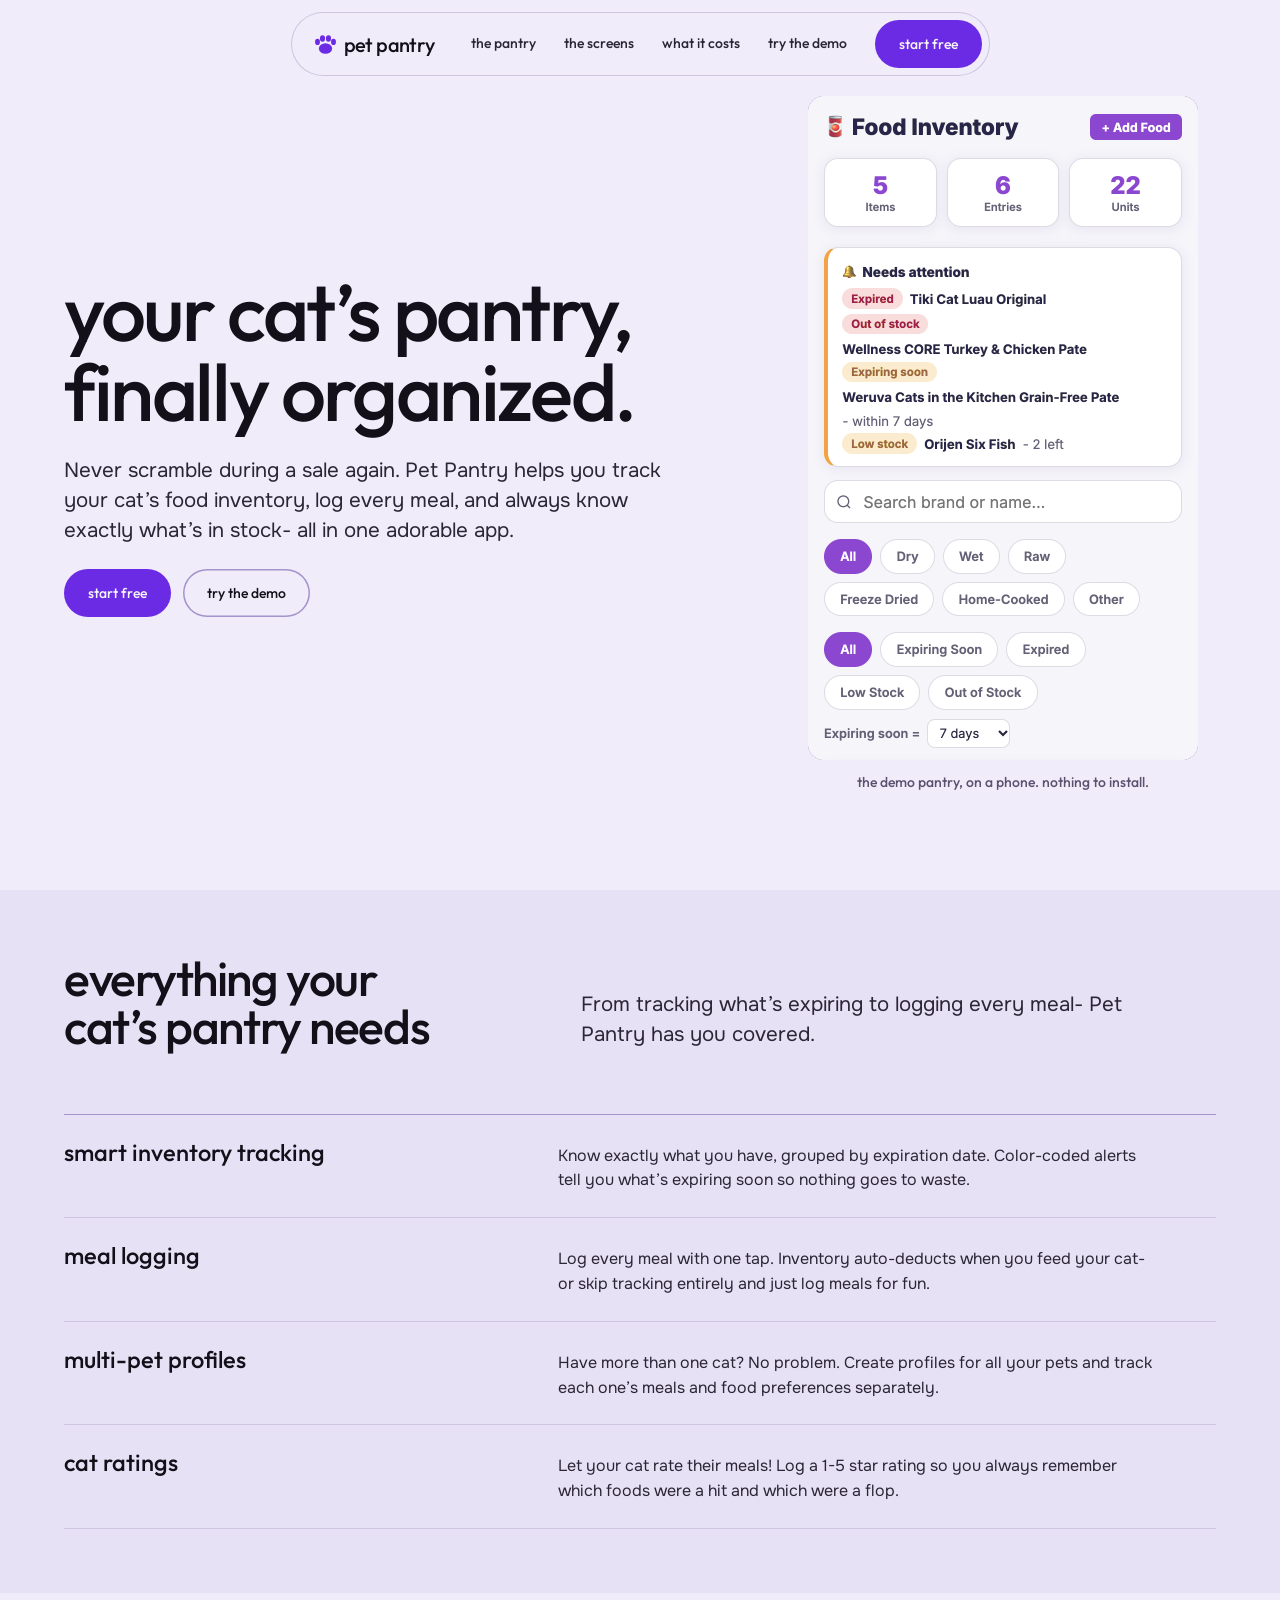
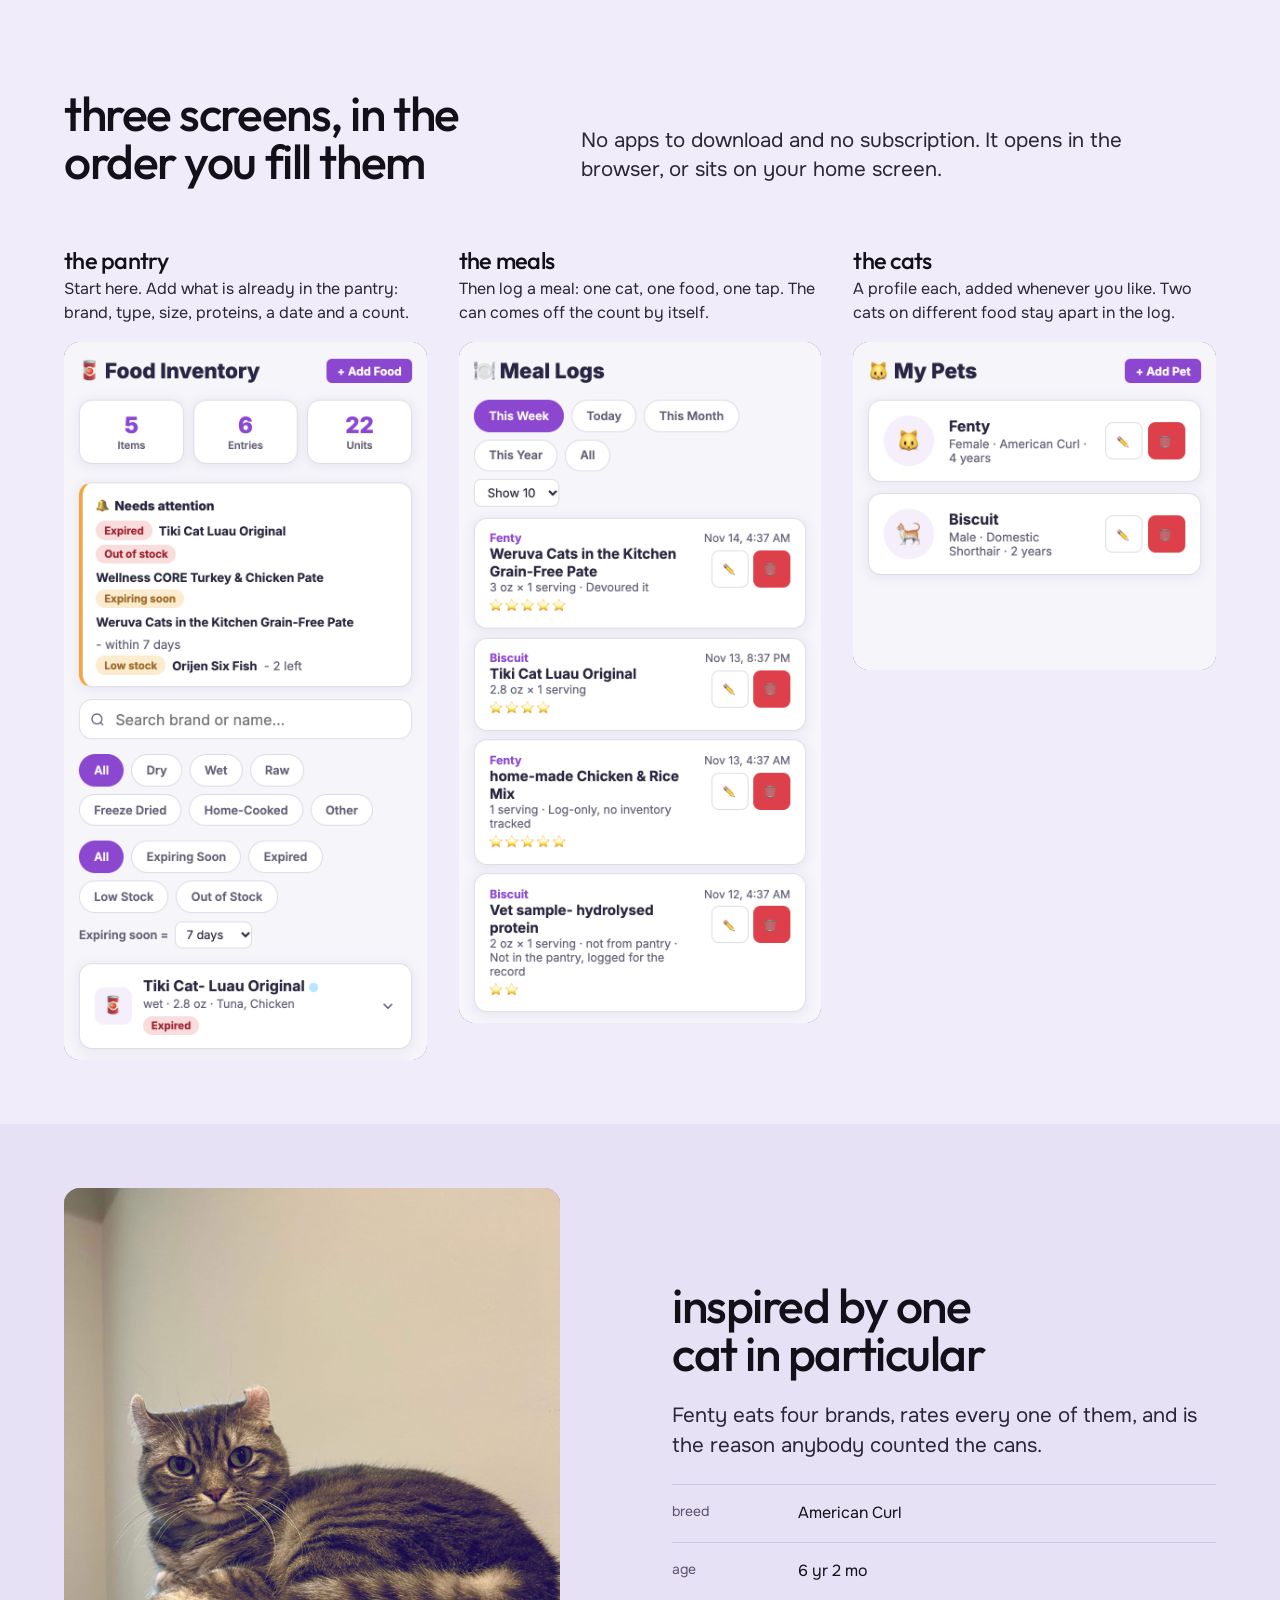
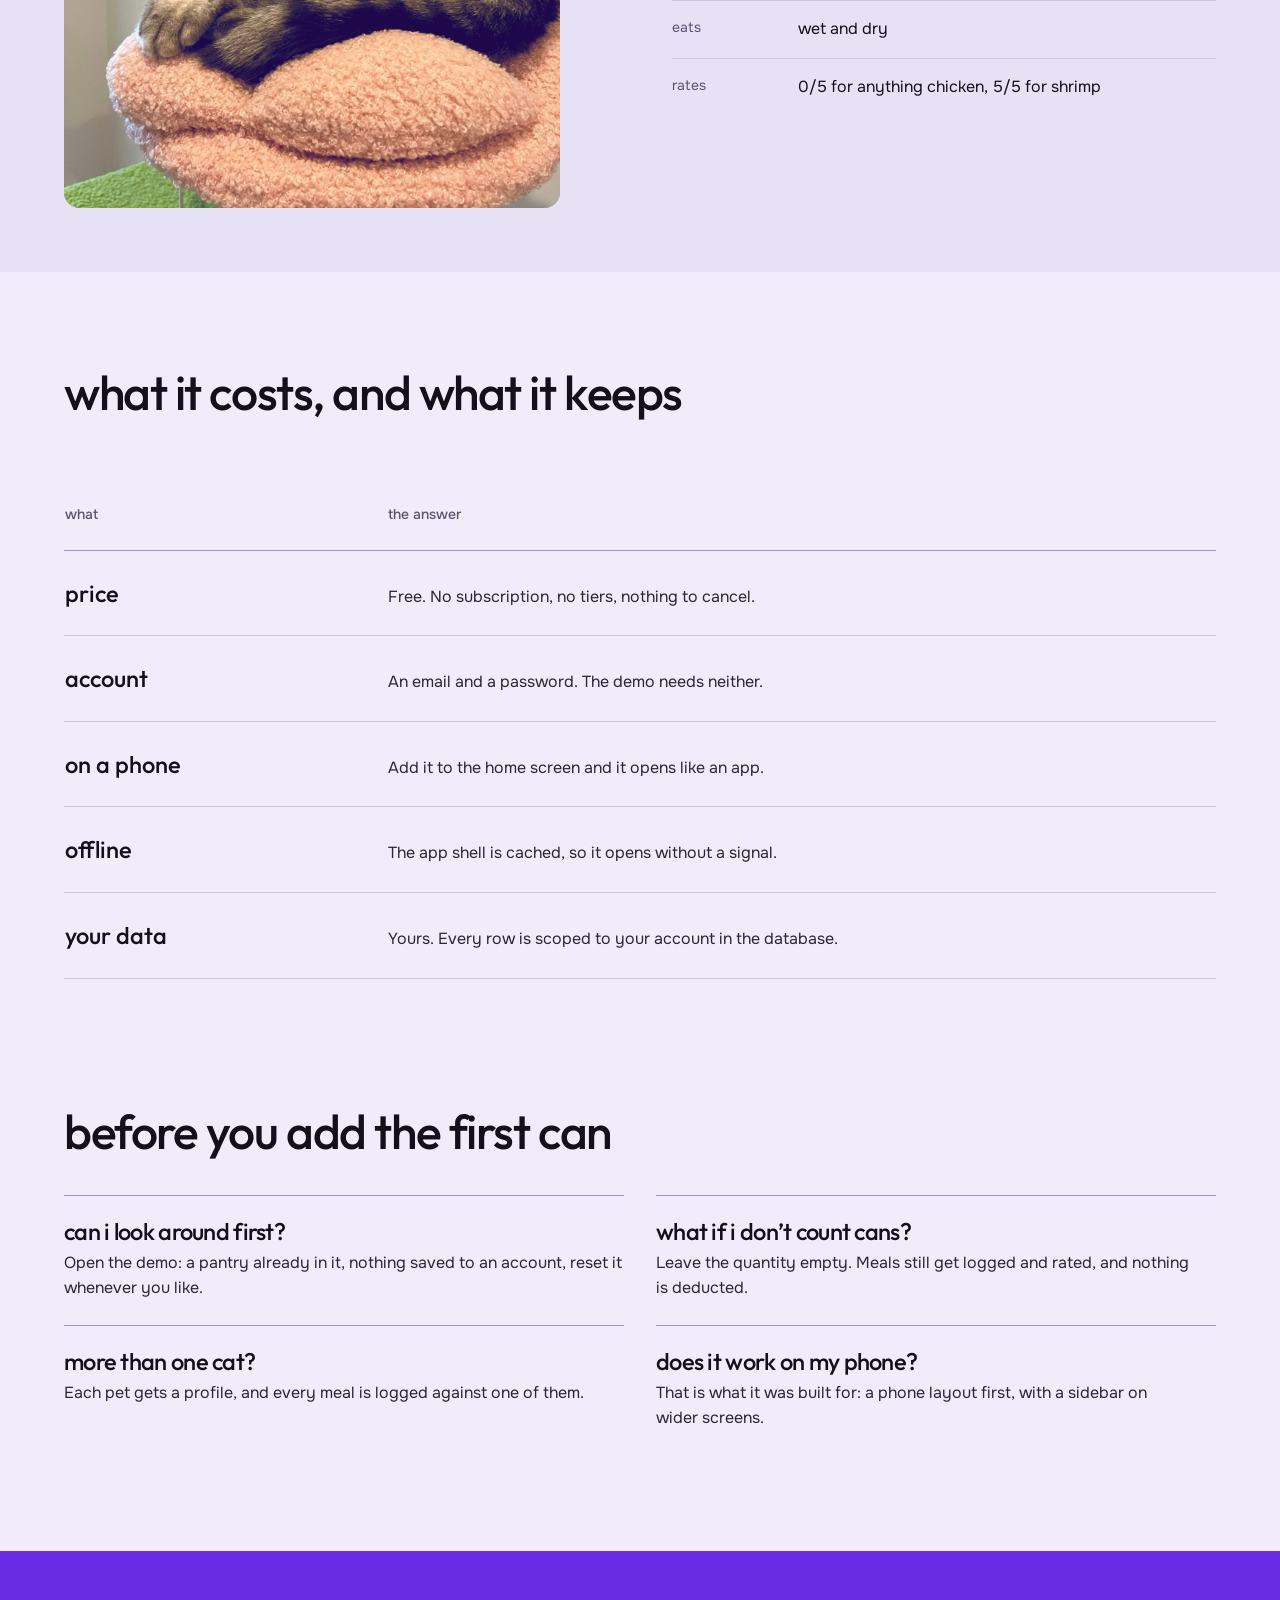
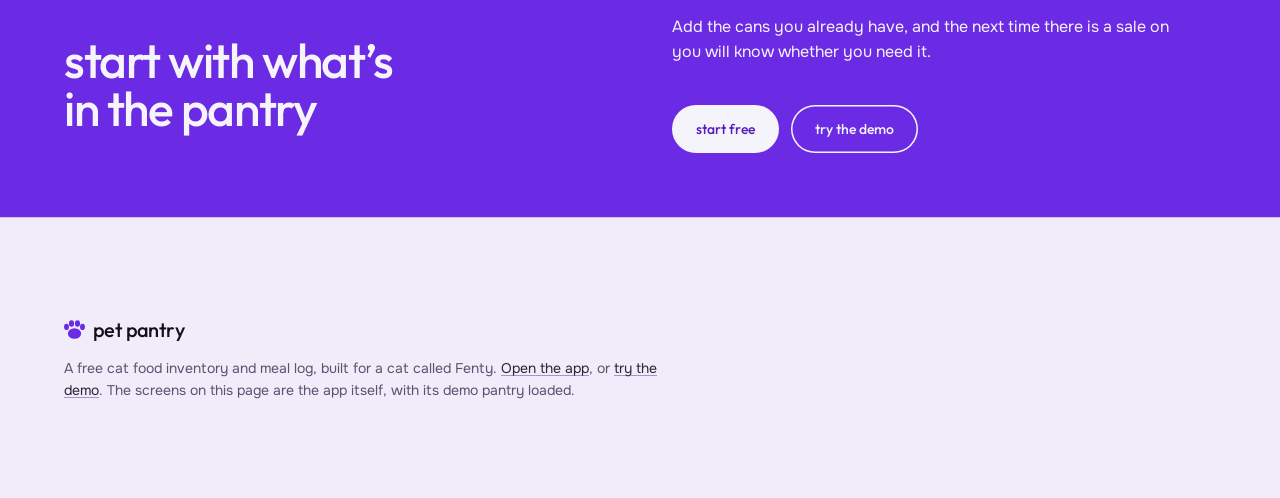
==== commit 97ca732e: "Give pets a birthday, and work their age out from it Pets carried an "age" typed in as free text ("4" ====
--- a/public/index.html
+++ b/public/index.html
@@ -328,6 +328,7 @@
       <p class="lead">Fenty eats four brands, rates every one of them, and is the reason anybody counted the cans.</p>
       <dl class="facts">
         <div><dt>breed</dt><dd>American Curl</dd></div>
+        <div><dt>age</dt><dd id="fenty-age" data-birthday="2020-10-01">6 yr 1 mo</dd></div>
         <div><dt>eats</dt><dd>wet and dry</dd></div>
         <div><dt>rates</dt><dd>0/5 for anything chicken, 5/5 for shrimp</dd></div>
       </dl>
@@ -502,6 +503,18 @@
 </script>
 <script>window.hallmarkSlots = (m) => { for (const [k, v] of Object.entries(m)) { const s = document.querySelector(`[data-slot="${k}"]`); if (!s) continue; const im = new Image(); im.src = typeof v === 'string' ? v : v.src; im.alt = (typeof v === 'object' && v.alt) || s.dataset.alt || ''; s.querySelectorAll(':scope > img').forEach((o) => o.remove()); s.prepend(im); } };
 document.querySelectorAll('[data-slot] img').forEach((i) => { if (i.complete && !i.naturalWidth) i.remove(); else i.addEventListener('error', () => i.remove(), { once: true }); });</script>
+<script src="petage.js"></script>
+<script>
+// Fenty's age, from her birthday on the element above, so the page does not go
+// stale as she gets older. If the date is ever unusable, the markup's fallback
+// text is left where it is rather than replaced with nothing.
+(() => {
+  const el = document.getElementById('fenty-age');
+  if (!el) return;
+  const label = petAgeLabel(el.dataset.birthday);
+  if (label) el.textContent = label;
+})();
+</script>
 <script src="pwa.js" defer></script>
 </body>
 </html>
